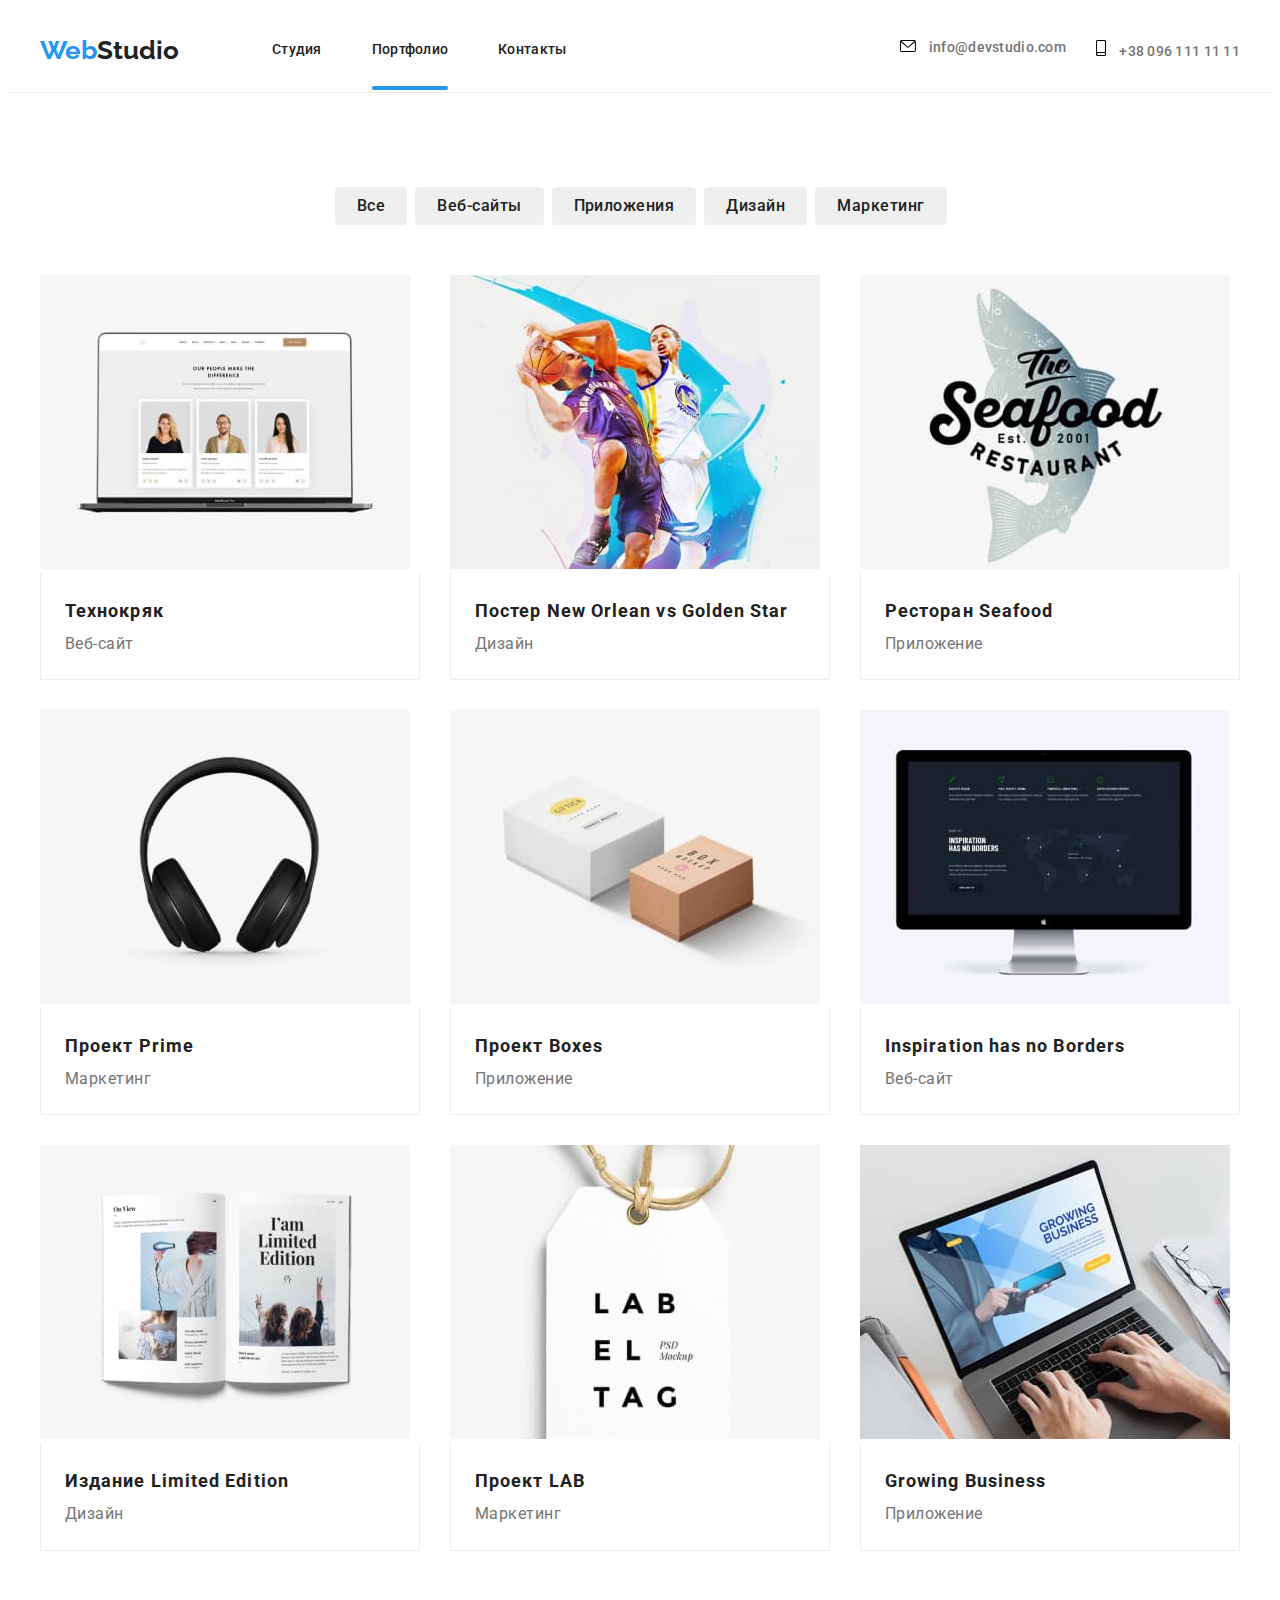
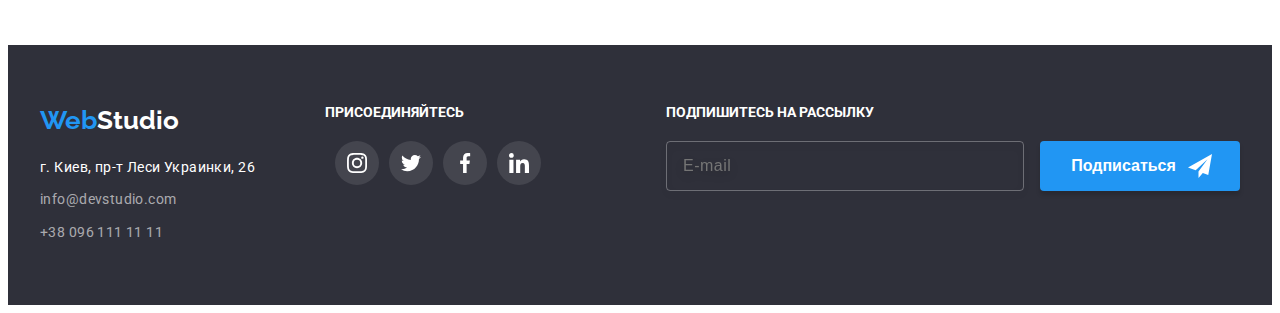
==== portfolio.html @ 3042a8ab "Добавляет файлы" ====
<!DOCTYPE html>
<html lang="en">
<head>
    <meta charset="UTF-8">
    <meta http-equiv="X-UA-Compatible" content="IE=edge">
    <meta name="viewport" content="width=device-width, initial-scale=1.0">
    <title>Portfolio</title>
    <link href="https://fonts.googleapis.com/css2?family=Raleway:wght@700&family=Roboto:wght@400;500;700;900&display=swap" rel="stylesheet">
    <link rel="stylesheet" href="https://cdnjs.cloudflare.com/ajax/libs/modern-normalize/1.1.0/modern-normalize.min.css" integrity="sha512-wpPYUAdjBVSE4KJnH1VR1HeZfpl1ub8YT/NKx4PuQ5NmX2tKuGu6U/JRp5y+Y8XG2tV+wKQpNHVUX03MfMFn9Q==" crossorigin="anonymous" referrerpolicy="no-referrer" />
    <link rel="stylesheet" href="./css/styles.css" />

</head>
<body>

   <!--Шапка-->
<header class="header">
    <div class="container">
     <a href="/" class="logo"><span>Web</span>Studio</a>
     <nav> 
     <ul class="site-nav list">
         <li class="site-nav-item">
             <a href="" class="header-item">Студия</a></li>
         <li class="site-nav-item">
             <a href="./portfolio.html" class="header-item current">Портфолио</a></li>
         <li class="site-nav-item">
             <a href="" class="header-item">Контакты</a>
            </li>
     </ul>
 
    </nav>
 
     <div class="header-contacts">
     <ul class="contacts list">
         <li class="contacts-item">
             <a href="mailto:info@devstudio.com" class="header-item">
             <svg class="icon-mail">
                 <use href="./images/symbol-defsheadopt.svg#icon-envelope"></use>
             </svg>
                 info@devstudio.com</a>
         </li>
         <li class="contacts-item">
             <a href="tel:+380961111111" class="header-item ">
                 <svg class="icon-tel">
                     <use href="./images/symbol-defsheadopt.svg#icon-smartphone"></use>
                 </svg>   
                 +38 096 111 11 11</a>
         </li> 
     </ul>
    </div>
    
     </div>
 </header>

<main>
       
        <!--Проекты-->

<section class="projects">
    <div class="container">
        <h1  class="visually-hidden">Проекты</h1>
     <ul class="button-list list">
         <li class="btn-item"><button type="button" class="projects-btn">Все</button></li> 
         <li class="btn-item"><button type="button" class="projects-btn">Веб-сайты</button></li>
         <li class="btn-item"><button type="button" class="projects-btn">Приложения</button></li>
         <li class="btn-item"><button type="button" class="projects-btn">Дизайн</button></li>
         <li class="btn-item"><button type="button" class="projects-btn">Маркетинг</button></li>

    </ul>

     <ul class="projects-list list">
         
        <li class="projects-items">
            <a href="" class="portfolio-link">
                <div class="submenu">
            <img src="./images/icon4.jpg" alt="Две девушки и мужчина" width="370">
            <p class="submenu-text">Ресурс предлагает комплексные предложения с разным уровнем функционала и сервисов. Все это позволит посетителю получить исчерпывающие сведения о компании или частном лице.</p>
        </div>
            <div class="portfolio">
                    <h2 class="projects-title">Технокряк</h2>
                    <p class="projects-text">Веб-сайт</p> 
            </div>
           </a>
           
              
        </li> 

        <li class="projects-items">
            <a href="" class="portfolio-link">
                <div class="submenu">
            <img src="./images/icon5.jpg" alt="Два парня играют в баскетбол" width="370">
            <p class="submenu-text">Ресурс предлагает комплексные предложения с разным уровнем функционала и сервисов. Все это позволит посетителю получить исчерпывающие сведения о компании или частном лице.</p>
        </div>
            <div class="portfolio">
                <h2 class="projects-title">Постер <span lang="en">New Orlean vs Golden Star</span></h2>
                <p class="projects-text">Дизайн</p>
            </div>
            </a>
        </li>
                
        <li class="projects-items">
            <a href="" class="portfolio-link">
                <div class="submenu">
            <img src="./images/icon6.jpg" alt="Логотип ресторана" width="370">
            <p class="submenu-text">Ресурс предлагает комплексные предложения с разным уровнем функционала и сервисов. Все это позволит посетителю получить исчерпывающие сведения о компании или частном лице.</p>
        </div>
            <div class="portfolio">
                <h2 class="projects-title">Ресторан <span lang="en">Seafood</span></h2>
                <p class="projects-text">Приложение</p>
            </div>
            </a>
        </li>

        <li class="projects-items">
            <a href="" class="portfolio-link">
                <div class="submenu">
            <img src="./images/icon7.jpg" alt="Наушники" width="370">
            <p class="submenu-text">Ресурс предлагает комплексные предложения с разным уровнем функционала и сервисов. Все это позволит посетителю получить исчерпывающие сведения о компании или частном лице.</p>
        </div>
           <div class="portfolio">
                <h2 class="projects-title">Проект <span lang="en">Prime</span></h2>
                 <p class="projects-text">Маркетинг</p>
            </div>
            </a>    
        </li>

        <li class="projects-items"> 
            <a href="" class="portfolio-link">
                <div class="submenu">
            <img src="./images/icon8.jpg" alt="Коробки" width="370">
            <p class="submenu-text">Ресурс предлагает комплексные предложения с разным уровнем функционала и сервисов. Все это позволит посетителю получить исчерпывающие сведения о компании или частном лице.</p>
        </div>
           <div class="portfolio">
                <h2 class="projects-title">Проект <span lang="en">Boxes</span></h2>
                <p class="projects-text">Приложение</p>
            </div>
            </a>
                 
        </li>

         <li  class="projects-items">
            <a href="" class="portfolio-link">
                <div class="submenu">
            <img src="./images/icon9.jpg" alt="Монитор" width="370">
            <p class="submenu-text">Ресурс предлагает комплексные предложения с разным уровнем функционала и сервисов. Все это позволит посетителю получить исчерпывающие сведения о компании или частном лице.</p>
        </div>
           <div class="portfolio">
                <h2 class="projects-title" lang="en">Inspiration has no Borders</h2>
                <p class="projects-text">Веб-сайт</p>
            </div>
            </a>
                 
        </li>

        <li class="projects-items">
            <a href="" class="portfolio-link">
                <div class="submenu">
            <img src="./images/icon10.jpg" alt="Журнал" width="370">
            <p class="submenu-text">Ресурс предлагает комплексные предложения с разным уровнем функционала и сервисов. Все это позволит посетителю получить исчерпывающие сведения о компании или частном лице.</p>
        </div>
               <div class="portfolio">
                 <h2 class="projects-title">Издание <span lang="en">Limited Edition</span></h2>
                <p class="projects-text">Дизайн</p>  
            </div>
            </a>
                 
        </li>

        <li class="projects-items">
            <a href="" class="portfolio-link">
                <div class="submenu">
            <img src="./images/icon11.jpg" alt="Лейбл" width="370">
            <p class="submenu-text">Ресурс предлагает комплексные предложения с разным уровнем функционала и сервисов. Все это позволит посетителю получить исчерпывающие сведения о компании или частном лице.</p>
        </div>
             <div class="portfolio"> 
                <h2 class="projects-title">Проект <span lang="en">LAB</span></h2>
                <p class="projects-text">Маркетинг</p>
            </div>
            </a>
                
        </li>

        <li class="projects-items" 
        > <a href="" class="portfolio-link">
            <div class="submenu">
            <img src="./images/icon12.jpg" alt="Парень печатает на ноутбуке" width="370">
            <p class="submenu-text">Ресурс предлагает комплексные предложения с разным уровнем функционала и сервисов. Все это позволит посетителю получить исчерпывающие сведения о компании или частном лице.</p>
        </div>
            <div class="portfolio">
                <h2 class="projects-title" lang="en">Growing Business</h2>
                <p class="projects-text">Приложение</p>
            </div>
            </a>
                  
        </li>
     </ul>
    </div>
    </section>    

</main>

<!--Футер-->

<footer class="footer">
    <div class="container">

    <div class="address-content">
    <a href="/" class="logo"><span>Web</span>Studio</a>
    <address class="address-text">
      г. Киев, пр-т Леси Украинки, 26
     </address>

     <ul class="address-contacts">
        <li class="address-link">
            <a href="mailto:info@devstudio.com" class="link">info@devstudio.com</a><br>
        </li>
        <li class="address-link">
            <a href="tel:+380961111111" class="link">+38 096 111 11 11</a>
        </li> 
     </ul>
    </div>

    <div class="footer-soc">
            <h3 class="join">Присоединяйтесь</h3>
        <ul class="join-soc-list list">
            <li class="join-soc-item">
                <a href="" class="join-soc-link">
                    <svg class="join-soc-icon" width="20" height="20">
                        <use href="./images/symbol-defs opt.svg#icon-instagram-2"></use>
                    </svg>
                 </a>
            </li>
            <li class="join-soc-item">
                <a href="" class="join-soc-link">
                    <svg class="join-soc-icon"  width="20" height="20">
                        <use href="./images/symbol-defs opt.svg#icon-twitter-1"></use>
                    </svg>
                </a>
            </li>
            <li class="join-soc-item">
                <a href="" class="join-soc-link"><svg class="join-soc-icon" width="20" height="20">
                    <use href="./images/symbol-defs opt.svg#icon-facebook-1"></use>
                </svg>
            </a>
            </li>
            <li class="join-soc-item">
                <a href="" class="join-soc-link"><svg class="join-soc-icon" width="20" height="20">
                    <use href="./images/symbol-defs opt.svg#icon-linkedin-1"></use>
                </svg>
            </a> 
            </li>
        </ul>
    </div>

    <div class="footer-subscribe">
        <h3 class="join">Подпишитесь на рассылку</h3>
        <form>
    <div class="footer-btn">

        <label for="subscribe-mail"></label>
        <input
        type="email"
        class="footer-input"
        name="subscribe-mail"
        id="subscribe-mail"
        placeholder="E-mail" 
        /> 

            <button type="submit" 
            class="subscribe-btn">Подписаться</button>
         
            <svg class="icon-send" width="24" height="24">
                <use href="./images/icon-sendopt.svg#icon-icon-send"></use>
            </svg>
      
    </div>
        </form>
    </div>
    
    </div>
</footer>
  
</body>
</html>
---- css/styles.css ----
:root {
    --primary-text-color: #757575;
    --title-text-color: #212121;
    --accent-color: #2196f3;
    --primary-bg-color: #ffffff;
}
body {
    color: var(--primary-text-color);
    background-color: var(--primary-bg-color); 
    font-family: "Roboto", sans-serif;  
    font-weight: 400;
    letter-spacing: 0,03em;
}

p,
h1, 
h2,
h3,
h4,
h5, 
h6,
ul, 
li {
margin: 0;
padding-left: 0;
}

.img {
    display: block;
}

.list {
    list-style: none;
}

.container {
    width: 1200px;
    padding-left: 15px;
    padding-right: 15px;
    margin: 0 auto;
}
/* Шапка */

.header {
    /* padding-top: 24px;
    padding-bottom: 24px; */
    border-bottom: 1px solid #ECECEC;
}

.header .container {
    display: flex;
    align-items: center;
}

.logo {
    color: var(--title-text-color) ;
    font-family: "Raleway", sans-serif;
    font-weight: 700;
    font-size: 26px;
    line-height: 1.19;
    text-decoration: none;
    margin-right: 93px;
}

.logo span {
    color: var(--accent-color);
}

.site-nav  {
    display: flex;
}

.site-nav .header-item {
    color: var(--title-text-color);
    font-weight: 500;
    font-size: 14px;
    line-height: 1.14;
    letter-spacing: 0.02em;
    text-decoration: none;
}

.site-nav .header-item:hover,
.site-nav .header-item:focus {
   color: var(--accent-color);
}
.site-nav-item{
    margin-right: 50px;
}

.contacts {
    display: flex;
}  

.contacts .header-item {
    color: var(--primary-text-color);
    text-decoration: none;
    font-weight: 500;
    font-size: 14px;
    line-height: 1.14;
    letter-spacing: 0.02em;
}

.contacts .header-item:hover, 
.contacts .header-item:focus {
    color: var(--accent-color); 
}

.current:hover,
.current:focus {
    color: var(--accent-color);
}
.header-contacts {
    margin-left: auto;
}

.header-item:not(:last-child) {
    margin-right: 50px;
}

.header-item {
    display: block;
    position: relative;
    padding-top: 32px;
    padding-bottom: 32px; 
    transition-property: color, background-color, fill;
    transition-duration: 250ms;
    transition-timing-function: cubic-bezier(0.4, 0, 0.2, 1);
}

.header-item:hover,
.header-item:focus {
fill: var(--accent-color);
}

.current:after {
    content:'';
    display: block;
    position: absolute;
    left: 0;
    bottom: 0px;
    width: 100%;
    height: 4px;
    border-radius: 2px;
    background-color: var(--accent-color);
    /* opacity: 0; */
    /* transition: opacity 250ms cubic-bezier(0.4, 0, 0.2, 1); */

}

/* .current:hover::after {
    display: block;
    opacity: 1;
} */

.contacts {
    display: flex;
    margin-left: auto;
}
.contacts-item + .contacts-item {
    margin-left: 30px;
}

.icon-mail {
    width: 16px;
    height: 12px;
    margin-right: 10px;
    color: var(--primary-text-color);
}

.icon-tel {
    width: 10px;
    height: 16px;
    margin-right: 10px;
    color: var(--primary-text-color);
}


    
/* Герой */

.hero {
    padding-top: 200px;
    padding-bottom: 200px;
}

.hero .container {
    display: block; 
} 

.hero-title {
    margin-right: auto;
    margin-left: auto;
}
.hero-btn {
    display: block;
    border-radius: 4px;
    border: none;
    min-width: 200px;
    height: 50px;
    margin-right: auto;
    margin-left: auto;
}

.hero .hero-btn {
    font-family: inherit;
    color: var(--primary-bg-color);
    background-color: var(--accent-color);
    font-weight: 700;
    font-size: 16px;
    line-height: 1.89;
    align-items: center;
    text-align: center;
    letter-spacing: 0.06em;
    cursor: pointer;
}

.hero-title {
    color: var(--primary-bg-color);
    max-width: 700px;
    font-style: normal;
    font-weight: 900;
    font-size: 44px;
    line-height: 1.36;
    text-align: center;
    letter-spacing: 0.06em;
    text-transform: uppercase;
    padding-bottom: 40px;
}
.hero {
    padding-top: 200px;
    padding-bottom: 200px;
    max-width: 1600px;
    height: 600px; margin-left: auto;
    margin: 0 auto;
    background-image:linear-gradient(rgba(47, 48, 58, 0.4), rgba(47, 48, 58, 0.4)), url(../images/Img\ font.jpg);
    background-repeat: no-repeat;
    background-position: center;
    background-size: cover;
}

/* Преимущества */
.benefits {
    padding-top: 94px;
}
.benefits-list {
    display: flex;
}
.benefits-item {
    width: 270px;
}

.benefits-item:not(:last-child){
    margin-right: 30px;
}
.benefits-logo-list {
    display: flex;
    justify-content: center;
}
.benefits-logo-item {
    width: 270px;
    height: 120px;
    border-radius: 4px;
    display:flex;
    justify-content: center;
    align-items: center;
    background-color: #F5F4Fa;
}
.benefits-logo-item:not(:first-child){
    margin-left: 30px;
}
.benefits-title {
    margin-bottom: 10px;
    margin-top: 30px;
    font-weight: 700;
    font-size: 14px;
    line-height: 1.14;
    letter-spacing: 0.03em;
    text-transform: uppercase;
    color: var(--title-text-color);
}

.benefits-text { 
    font-weight: 400;
    font-size: 14px;
    line-height: 1.71;
    letter-spacing: 0.03em;
    color: var(--primary-text-color);
}


/* Услуги */

.service-title,
.team-title, 
.section-title {
    font-weight: 700;
    font-size: 36px;
    line-height: 1.17;
    text-align: center;
    letter-spacing: 0.03em;
    color: var(--title-text-color); 
}
.service-title {
    margin-bottom: 50px;
}
.service {
    padding-top: 94px;
    padding-bottom: 94px;
}

.service-list {
    display: flex;
}
.service-list .list {
    padding-bottom: 94px;
}


.img-item:not(:last-child) {
   margin-right: 30px; 
}
.service-font {
    position: relative;
}

.service-text {
    position: absolute;
    bottom: 0;
    width: 100%;
    min-height: 70px;
    padding-top: 27px;
    padding-right: 82px;
    padding-bottom: 27px;
    padding-left: 82px;
    font-weight: 700;
    font-size: 14px;
    line-height: 1.14;
    text-align: center;
    letter-spacing: 0.03em;
    text-transform: uppercase;
    background: rgba(47, 48, 58, 0.8);
    color: var(--primary-bg-color);
}

/* Team */

.section-team {
    background-color: #F5F4FA;
    padding-top: 94px;
    padding-bottom: 94px;
}

.section-title {
    margin-bottom: 50px;
}

.team-list {
    display: flex;
    list-style: none;
}

.team-item:not(:last-child) {
    margin-right: 30px; 
}

.team-list .title {
    color: var(--title-text-color);
    font-weight: 500;
    font-size: 16px;
    line-height: 1.19;     
}
    
.team-list .text {
    color: var(--primary-text-color);
    font-weight: 400;
    font-size: 16px;
    line-height: 1.19;
    text-align: center;
    margin-bottom: 30px;
}

.title {
    text-align: center;
    padding-bottom: 10px;
}

.team-container {
    padding-top: 30px;
    padding-bottom: 30px;
    background-color: var(--primary-bg-color);
} 

.team-soc-list {
    display: flex;
    justify-content: center;
}
.team-soc-link {
    width: 44px;
    height: 44px;
    border-radius: 50%;
    display:flex;
    justify-content: center;
    align-items: center;
    margin-left: 10px;
    transition-property: background-color;
    transition-duration: 250ms;
    transition-timing-function: cubic-bezier(0.4, 0, 0.2, 1);
}

.team-soc-icon {
    fill:#AFB1B8 ;
}

.team-soc-link:hover, 
.team-soc-link:focus {
    background-color: var(--accent-color);
}

.team-soc-link:hover .team-soc-icon,
.team-soc-link:focus .team-soc-icon {
    fill: #FFFFFF;
}

.shadow{
    box-shadow: 0px 2px 1px 0px rgba(0, 0, 0, 0.2), 0px 1px 1px 0px rgba(0, 0, 0, 0.14), 0px 1px 3px 0px rgba(0, 0, 0, 0.12);
}

/* <!--Постоянные клиенты> */

.clients {
    padding-top: 94px;
    padding-bottom: 94px;
}
.clients-list {
    display: flex;
    margin-left: auto;
    justify-content: center;
}


.clients-title {
    font-weight: 700;
    font-size: 36px;
    line-height: 1.17;
    text-align: center;
    letter-spacing: 0.03em;
    color: var(--title-text-color);
    margin-bottom: 50px; 
}

.clients-item {
    width: 170px;
}

.clients-item:not(:last-child){
    margin-right: 30px;
}

.clients-item {
    display: block;
    content:'';
    height: 92px;
    border-radius: 4px;
    border: 1px solid #AFB1B8;
    background-repeat: no-repeat;
    background-size: contain;
    background-position: center;
    
}  

.clients-link {
    fill:#AFB1B8 ;
    display: flex;
    justify-content: center;
    align-items: center;
    width: 100%;
    height: 100%;
    transition-property: border, fill;
    transition-duration: 250ms;
    transition-timing-function: cubic-bezier(0.4, 0, 0.2, 1);
}


.clients-item:hover,
.clients-item:focus {
    border: 1px solid #2196f3;
}
.clients-link:hover, 
.clients-link:focus {
fill: var(--accent-color);
}

/* Футер */

.footer {
    padding-top: 60px;
    padding-bottom: 60px;
}

.footer .logo {
    color: var(--primary-bg-color);
    margin-bottom: 20px;
}

.logo span{
    color: var(--accent-color);
}

.footer, .hero {
    background-color: #2F303A;
}

.footer .link {
    color: rgba(255, 255, 255, 0.6);
    text-decoration: none;
    font-style: normal;
    font-weight: 400;
    font-size: 14px;
    line-height: 1.71;
    letter-spacing: 0.03em;
    
}

.footer .link{
    transition-property: color;
    transition-duration: 250ms;
    transition-timing-function: cubic-bezier(0.4, 0, 0.2, 1);
}

.footer .link:hover,
.footer .link:focus {
   color: var(--accent-color);
}
.footer .address-text {
    color: var(--primary-bg-color);
    font-style: normal;
    font-weight: 400;
    font-size: 14px;
    line-height: 1.71;
    letter-spacing: 0.03em;
}
.address-text {
    margin-top: 20px; 
}
.address-contacts {
    list-style: none;
}
.address-link {
    margin-top: 9px;
}


.join {
    color: #ffffff;
    font-family: Roboto;
    font-style: bold;
    font-size: 14px;
    line-height: 1.14;
    letter-spacing: 3%;
    text-transform: uppercase;
    margin-bottom: 20px;
}

.footer .container{
    display: flex;  
}
.address-content {
    width:calc(25% - 15px);
}

.footer-soc {
    flex-grow: 1;
}

.join-soc-link {
    width: 44px;
    height: 44px;
    border-radius: 50%;
    display:flex;
    justify-content: center;
    align-items: center;
    margin-left: 10px;
    background-color: rgba(255, 255, 255, 0.1);
    transition-property: background-color, fill;
    transition-duration: 250ms;
    transition-timing-function: cubic-bezier(0.4, 0, 0.2, 1);
}

.join-soc-icon {
    fill:#FFFFFF ;
}
.join-soc-list {
    display:flex;
    align-items: center;  
}


.join-soc-link:hover, 
.join-soc-link:focus {
    background-color: var(--accent-color);
}

.join-soc-link:hover .team-soc-icon{
    fill: #FFFFFF;
}

.footer-subscribe {
    position: relative;
}

.footer-btn {
    position: relative;
}

.footer-input {
    padding: 15px 16px;
    width: 358px;
    height: 50px;
    border: 1px solid rgba(255, 255, 255, 0.3);
    box-sizing: border-box;
    filter: drop-shadow(0px 4px 4px rgba(0, 0, 0, 0.15));
    border-radius: 4px;
    outline: none;
    background-color: transparent;
    font-size: 16px;
    align-items: center;
    letter-spacing: 0.03em;
    color: rgba(255, 255, 255, 0.6);
}

.subscribe-btn {
    margin-left: 12px;
    padding: 10px 62px 10px 29px;
    width: 200px;
    height: 50px;
    font-weight: 700;
    font-size: 16px;
    line-height: 1.9;
    background-color: var(--accent-color);
    color: var(--primary-bg-color);
    box-shadow: 0px 4px 4px rgba(0, 0, 0, 0.15);
    border-radius: 4px;
    border: none;

}


.icon-send {
    position:absolute;
    top: 50%;
    right: 28px;
    transform: translateY(-50%);
    fill: #ffffff;
}


.backdrop {
    position: fixed;
    top: 0;
    left: 0;
    width: 100%;
    height: 100%;
    background: rgba(0, 0, 0, 0.2);
    opacity: 1;
    transition: opacity 250ms cubic-bezier(0.4, 0, 0.2, 1);
   
}

.backdrop.is-hidden {
    opacity: 0;
    pointer-events: none;
}


.backdrop.is-hidden .modal {
    transform: translate(-50%, -50%) scale(0.9);
}

.modal {
    position: absolute;
    padding: 40px;
    top: 50%;
    left: 50%;
    min-height: 581px;
    width: 528px;
    box-shadow: 0px 1px 3px rgba(0, 0, 0, 0.12),
     0px 1px 1px rgba(0, 0, 0, 0.14), 
     0px 2px 1px rgba(0, 0, 0, 0.2);
    border-radius: 4px;
    background-color: var(--primary-bg-color);
    transform: translate(-50%, -50%) scale(1) rotate(0);
    transition: opacity 250ms cubic-bezier(0.4, 0, 0.2, 1);
   
}

.btn-modal-close {
    position: absolute;
    top: 8px;
    right: 8px;
    width: 30px;
    height: 30px;
    border-radius: 50%;
    background-color: #FFFFFF;
    border: 1px solid rgba(0, 0, 0, 0.1);
    box-sizing: border-box;
    transition-property: fill;
    transition-duration: 250ms;
    transition-timing-function: cubic-bezier(0.4, 0, 0.2, 1);
}

.modal-icon:hover {
    fill: var(--accent-color);
}

.modal-title {
    margin-bottom: 12px;
    font-weight: 700;
    font-size: 20px;
    line-height: 1.15;
    text-align: center;
    letter-spacing: 0.03em;
    color: var(--title-text-color);             
}

.modal-input{
    width: 100%;
    height: 40px;
    border: 1px solid rgba(33, 33, 33, 0.2);
    border-radius: 4px;
    padding-left: 42px;
    outline: none;
    transition-property: border-color, fill;
    transition-duration: 250ms;
    transition-timing-function: cubic-bezier(0.4, 0, 0.2, 1);
}

.modal-input:focus {
    border-color: var(--accent-color);
}

.modal-input:focus + .modal-logo {
  fill: var(--accent-color);
}

.modal-field {
    position: relative;
    width: 100%;
    margin-bottom: 10px;
}

.modal-input-wrap {
  position: relative;
}


.modal-logo {
    position: absolute;
    top: 50%;
    left: 15px;
    transform: translateY(-50%);
}


.modal-label {
    display: block;
    margin-bottom: 4px;
    font-size: 12px;
    line-height: 1.17;
    letter-spacing: 0.01em;
    color: var(--primary-text-color);

}

.modal-text {
    width: 100%;
    height: 120px;
    border: 1px solid rgba(33, 33, 33, 0.2);
    border-radius: 4px;
    padding: 12px 16px;
    /* margin-top: 20px; */
    font-size: 14px;
    line-height: 1.14;
    letter-spacing: 0.01em;
    color: rgba(117, 117, 117, 0.5);
    resize: none;
}

.modal-check {
    margin: 20px auto 30px auto;
    width: 400px;
    height: 24px;
    font-size: 14px;
    line-height: 1.71;
    letter-spacing: 0.03em;
    color: var(--primary-text-color);
}

.check-text {
    margin-top: 0;
    font-size: 14px;
    line-height: 1.71;
    letter-spacing: 0.03em;
    align-items: center;
    color: var(--primary-text-color);
    display: flex;
}

.check-text::before {
    content: '';
    width: 16px;
    height: 15px;
    border: 2px solid #000000;
    box-shadow: 0px 1px 3px rgba(0, 0, 0, 0.12), 
    0px 1px 1px rgba(0, 0, 0, 0.14), 0px 2px 1px rgba(0, 0, 0, 0.2);
    border-radius: 4px;
    margin-right: 8px;

}

.modal-check:checked + .check-text::before {
    background-color: var(--accent-color);
    border: none;
    background-image: url(../images/Vectormodal.svg);
    background-repeat: no-repeat;
    background-position: center;
}

.modal-link {
    color: var(--accent-color);
}

.submit-btn {
    display: block;
    width: 200px;
    height: 50px;
    margin-top: 30px;
    margin-right: auto;
    margin-left: auto;
    padding: 10px auto 10px auto;
    border: none;
    font-weight: 700;
    font-size: 16px;
    line-height: 1.9;
    letter-spacing: 0.06em;
    color: var(--primary-bg-color);
    background-color: var(--accent-color);
    box-shadow: 0px 4px 4px rgba(0, 0, 0, 0.15);
    border-radius: 4px;
    transition-property: background-color;
    transition-duration: 250ms;
    transition-timing-function: cubic-bezier(0.4, 0, 0.2, 1);
}


.submit-btn:hover,
.submit-focus {
    background-color: #188CE8;;
}

/* Portfolio styles */

.visually-hidden {
    position: absolute;
    white-space: nowrap;
    width: 1px;
    height: 1px;
    overflow: hidden;
    border: 0;
    padding: 0;
    clip: rect(0 0 0 0);
    clip-path: inset(50%);
    margin: -1px;
}

.projects {
    padding-top: 94px;
    padding-bottom: 94px;
}

.button-list {
    display: flex; 
    flex-wrap: nowrap;
    margin-right: auto;
    margin-left: auto;
    margin-bottom: 50px;
} 

.projects-btn {
    padding: 6px 22px 6px 22px;
    border-radius: 4px;
    border: none;
    font-family: inherit;
    font-weight: 500;
    font-size: 16px;
    line-height: 1.62;
    text-align: center;
    letter-spacing: 0.03em;
    color: var(--title-text-color);
    white-space: nowrap;
    transition-property: color, background-color;
    transition-duration: 250ms;
    transition-timing-function: cubic-bezier(0.4, 0, 0.2, 1);
    }

.btn-item:first-child {
    margin-left: auto;
    margin-right: 8px;
    max-width: 73px;
}
.btn-item:ntn-child(2){
    max-width: 128px;
}

.btn-item:ntn-child(3){
    max-width: 145px;
}

.btn-item:ntn-child(4) {
   max-width: 103px;
}

.btn-item:last-child {
    margin-right: auto;
    max-width: 130px;

}
.projects-btn:hover,
.projects-btn:focus {
    color: var(--primary-bg-color);
    background-color: var(--accent-color);
}

.btn-item:not(:last-child) {
    margin-right: 8px;
}

.projects-btn {
    flex-basis: calc((100% - 50px) / 5);
} 
.btn-item{
    transition-property: box-shadow;
    transition-duration: 250ms;
    transition-timing-function: cubic-bezier(0.4, 0, 0.2, 1);
}

.btn-item:hover,
.btn-item:focus {
    box-shadow: 0px 2px 2px 0px rgba(0, 0, 0, 0.12),
    0px 1px 2px 0px rgba(0, 0, 0, 0.1);

}

.portfolio {
    padding: 20px 24px 20px 24px;
    border-right: 1px solid #EEEEEE; 
    border-bottom: 1px solid #EEEEEE;
    border-left: 1px solid #EEEEEE; 
}

.portfolio-link {
    display: block;
    text-decoration: none;
    transition-property: box-shadow;
    transition-duration: 250ms;
    transition-timing-function: cubic-bezier(0.4, 0, 0.2, 1);
}

.portfolio-link:hover,
.portfolio-link:focus {
    box-shadow: 1px 4px 6px 0px rgba(0, 0, 0, 0.16), 0px 4px 4px 0px rgba(0, 0, 0, 0.06);
}

.container .projects-title {
    font-weight: 700;
    font-size: 18px;
    line-height: 2;
    letter-spacing: 0.06em;
    color: var(--title-text-color);
}

.container .projects-text {
    font-weight: 400;
    font-size: 16px;
    line-height: 1.89;
    letter-spacing: 0.03em;
    color: var(--primary-text-color);
}


.projects-list  {
    display: flex;
    flex-wrap: wrap;
    margin-left: -30px;
    margin-bottom: -30px;
}

.projects-items {
    flex-basis: calc((100% - 90px) / 3);
    margin-left: 30px;
    margin-bottom: 30px;
}

.projects-items:hover .submenu-text {
    transform: translateY(0%);
}
.submenu {
    position: relative;
    overflow: hidden;

}

.submenu-text {
    position: absolute;
    top: 0;
    width: 100%;
    height: 100%;
    padding-top: 63px;
    padding-right: 24px;
    padding-bottom: 63px;
    padding-left: 24px;
    font-weight: 400;
    font-size: 18px;
    line-height: 1.6;
    letter-spacing: 0.03em;
    background-color:rgba(33, 150, 243, 0.9);
    color: var(--primary-bg-color);
    transform: translateY(100%);
    transition: transform 250ms cubic-bezier(0.4, 0, 0.2, 1);
}
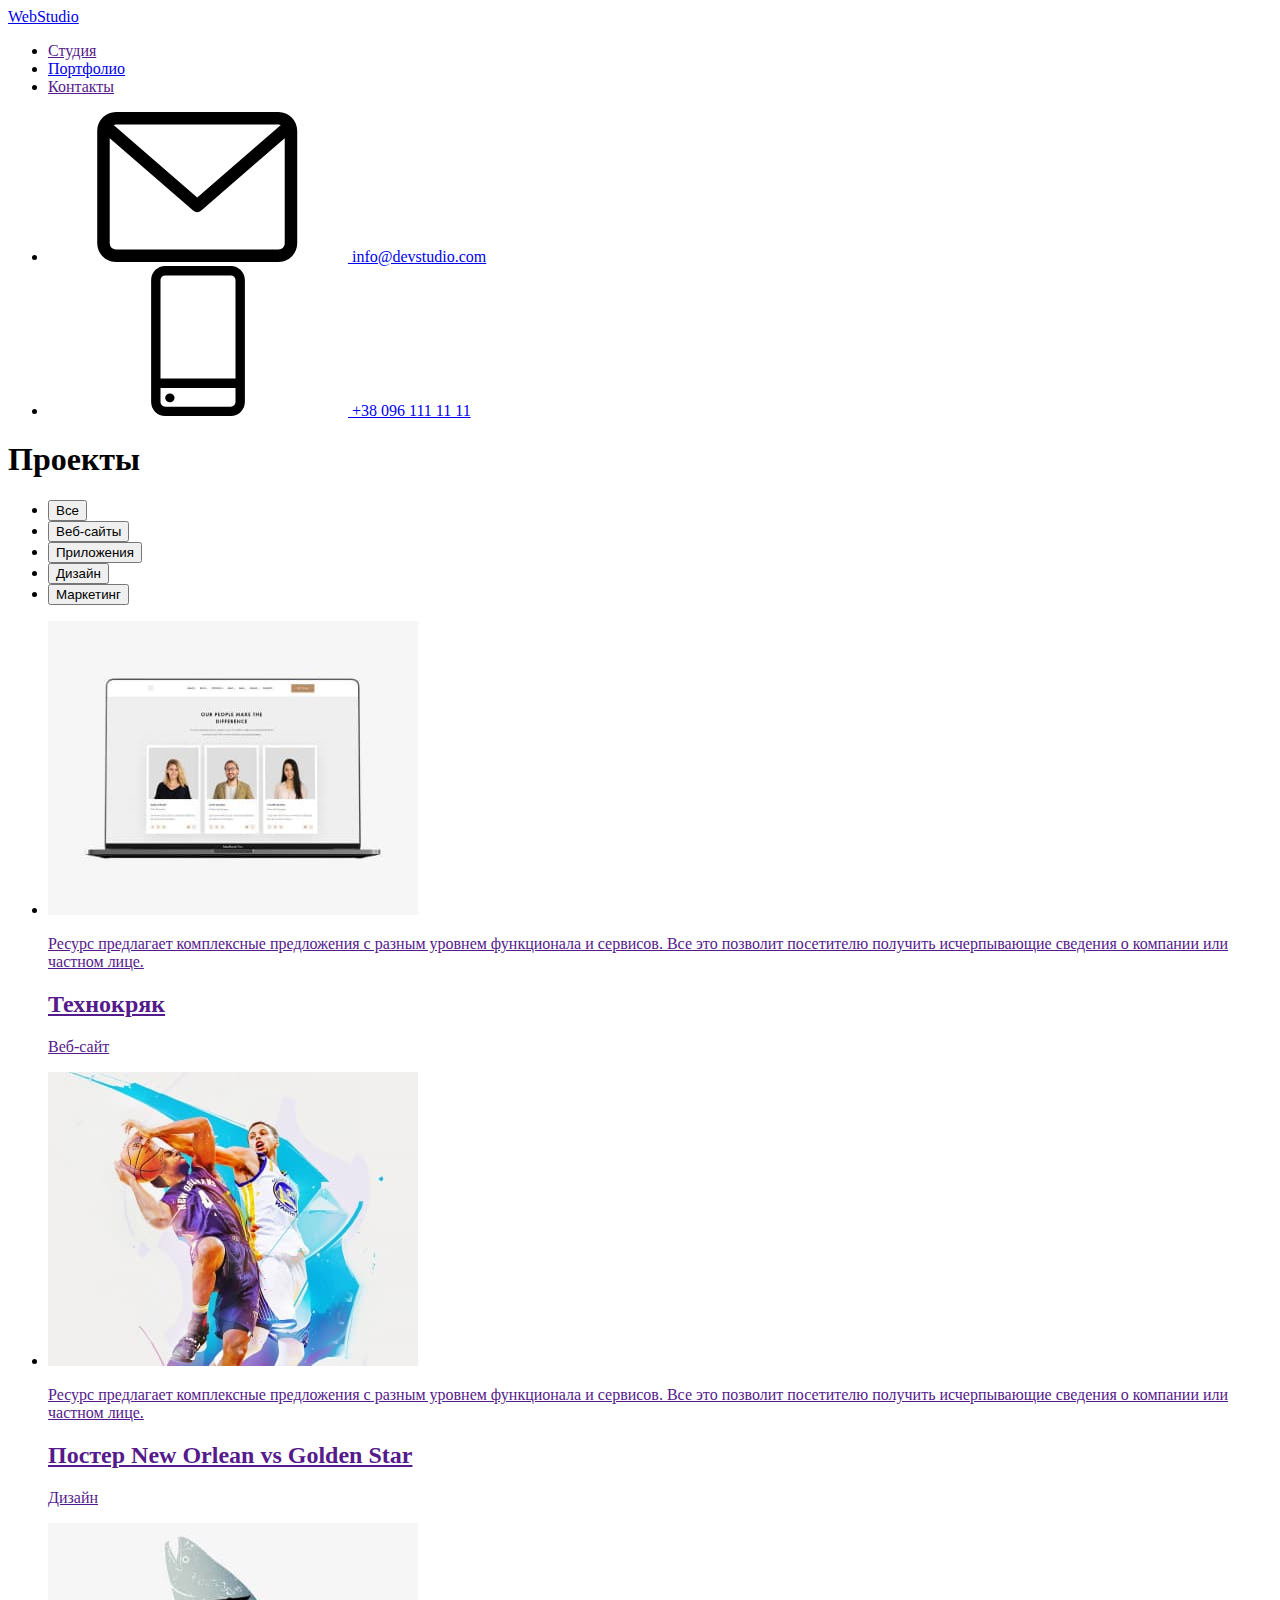
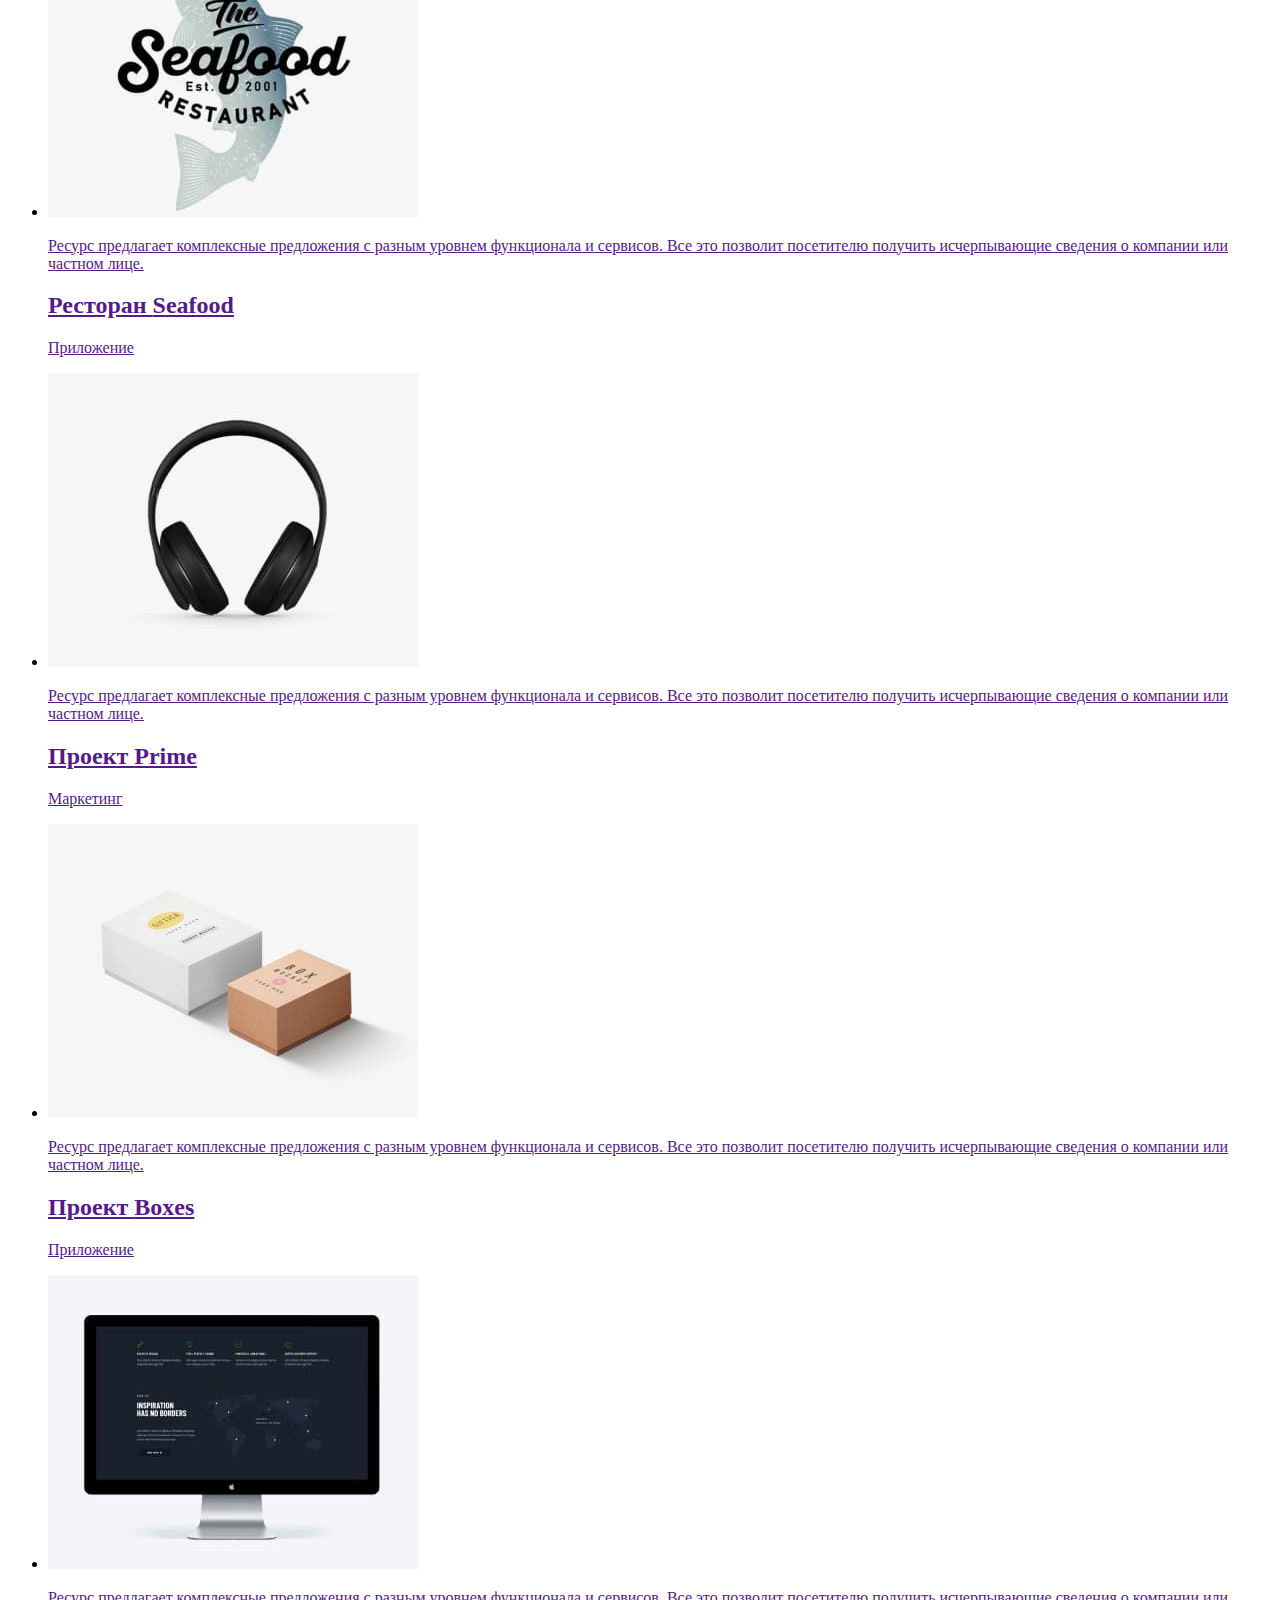
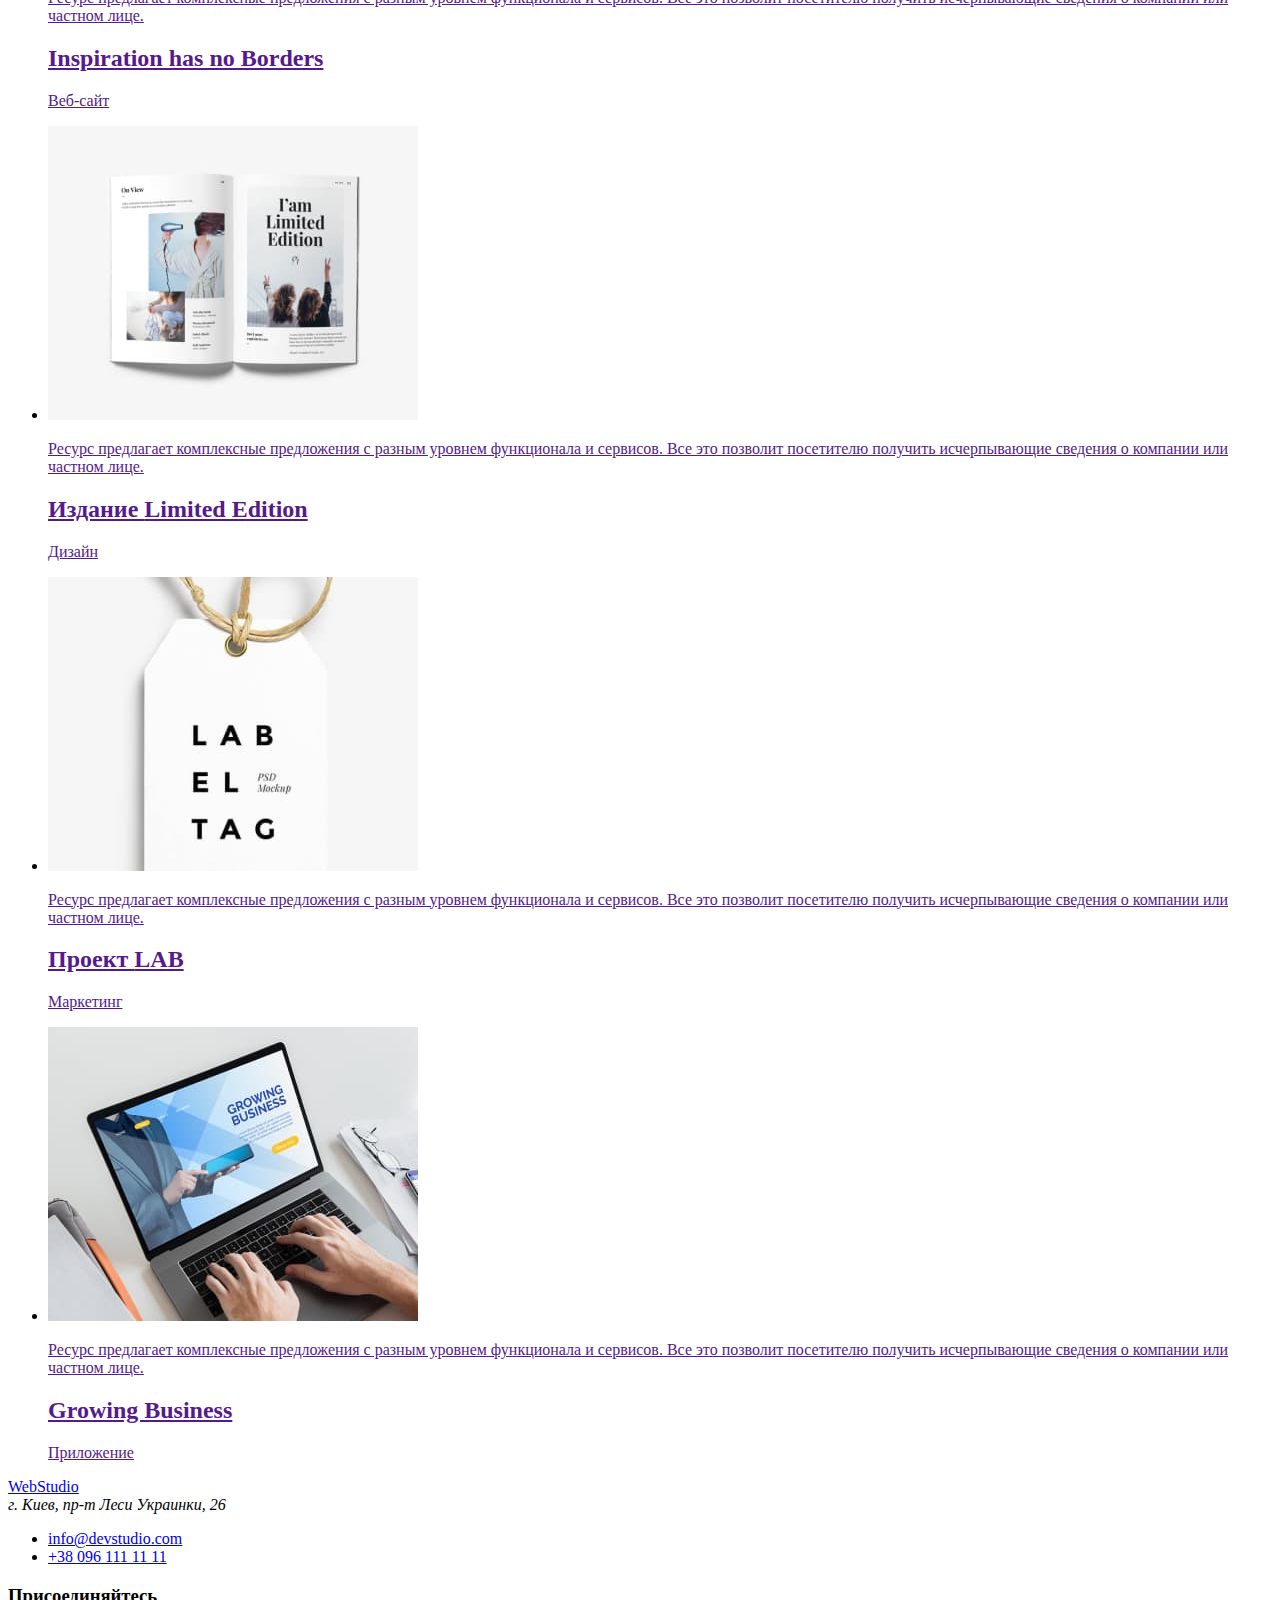
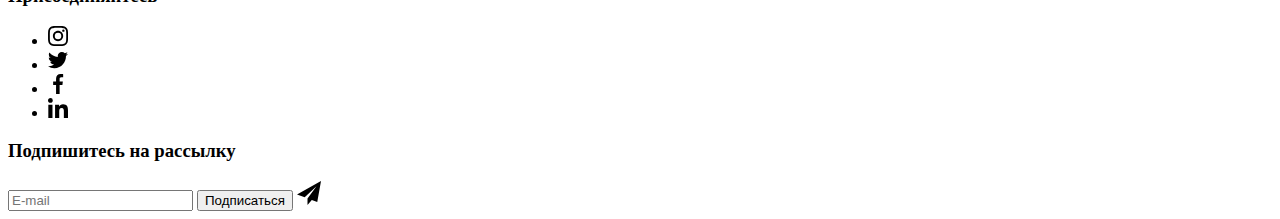
==== commit 02b26545: "main.scss" ====
--- a/portfolio.html
+++ b/portfolio.html
@@ -12,35 +12,36 @@
 </head>
 <body>
 
-   <!--Шапка-->
+ <!--Шапка-->
 <header class="header">
+
     <div class="container">
-     <a href="/" class="logo"><span>Web</span>Studio</a>
-     <nav> 
+     <a href="/" class="logo header__logo"><span>Web</span>Studio</a>
+     
+     <nav class="navigation"> 
      <ul class="site-nav list">
-         <li class="site-nav-item">
-             <a href="" class="header-item">Студия</a></li>
-         <li class="site-nav-item">
-             <a href="./portfolio.html" class="header-item current">Портфолио</a></li>
-         <li class="site-nav-item">
-             <a href="" class="header-item">Контакты</a>
-            </li>
-     </ul>
- 
+         <li class="site-nav__item">
+             <a href="" class="site-nave__link ">Студия</a></li>
+         <li class="site-nav__item">
+             <a href="./portfolio.html" class="site-nave__link current">Портфолио</a></li>
+         <li class="site-nav__item">
+             <a href="" class="site-nave__link">Контакты</a>
+            </li>
+     </ul>
     </nav>
  
-     <div class="header-contacts">
-     <ul class="contacts list">
-         <li class="contacts-item">
-             <a href="mailto:info@devstudio.com" class="header-item">
-             <svg class="icon-mail">
+     <div class="contacts header__contacts">
+     <ul class="site-contacts list">
+         <li class="site-contacts__item">
+             <a href="mailto:info@devstudio.com" class="site-contacts__link">
+             <svg class="site-contacts__mail">
                  <use href="./images/symbol-defsheadopt.svg#icon-envelope"></use>
              </svg>
                  info@devstudio.com</a>
          </li>
-         <li class="contacts-item">
-             <a href="tel:+380961111111" class="header-item ">
-                 <svg class="icon-tel">
+         <li class="site-contacts__item">
+             <a href="tel:+380961111111" class="site-contacts__link">
+                 <svg class="site-contacts__tel">
                      <use href="./images/symbol-defsheadopt.svg#icon-smartphone"></use>
                  </svg>   
                  +38 096 111 11 11</a>
@@ -51,8 +52,8 @@
      </div>
  </header>
 
-<main>
-       
+  <main>
+
         <!--Проекты-->
 
 <section class="projects">
@@ -200,50 +201,52 @@
 
 <!--Футер-->
 
-<footer class="footer">
+<footer class="footer footer--font">
     <div class="container">
 
     <div class="address-content">
-    <a href="/" class="logo"><span>Web</span>Studio</a>
-    <address class="address-text">
+    <a href="/" class="logo address-content__logo"><span>Web</span>Studio</a>
+    <address class="address-content__text">
       г. Киев, пр-т Леси Украинки, 26
      </address>
 
-     <ul class="address-contacts">
-        <li class="address-link">
-            <a href="mailto:info@devstudio.com" class="link">info@devstudio.com</a><br>
-        </li>
-        <li class="address-link">
-            <a href="tel:+380961111111" class="link">+38 096 111 11 11</a>
+     <ul class="address-content__contacts list">
+        <li class="address-content__item">
+            <a href="mailto:info@devstudio.com" class="address-content__link">info@devstudio.com</a><br>
+        </li>
+        <li class="address-content__item">
+            <a href="tel:+380961111111" class="address-content__link">+38 096 111 11 11</a>
         </li> 
      </ul>
     </div>
 
-    <div class="footer-soc">
-            <h3 class="join">Присоединяйтесь</h3>
-        <ul class="join-soc-list list">
-            <li class="join-soc-item">
-                <a href="" class="join-soc-link">
-                    <svg class="join-soc-icon" width="20" height="20">
+    <div class="soc">
+            <h3 class="soc__join">Присоединяйтесь</h3>
+        <ul class="soc__list list">
+            <li class="soc__item">
+                <a href="" class="soc__link">
+                    <svg class="soc__icon" width="20" height="20">
                         <use href="./images/symbol-defs opt.svg#icon-instagram-2"></use>
                     </svg>
                  </a>
             </li>
-            <li class="join-soc-item">
-                <a href="" class="join-soc-link">
-                    <svg class="join-soc-icon"  width="20" height="20">
+            <li class="soc__item">
+                <a href="" class="soc__link">
+                    <svg class="soc__icon"  width="20" height="20">
                         <use href="./images/symbol-defs opt.svg#icon-twitter-1"></use>
                     </svg>
                 </a>
             </li>
-            <li class="join-soc-item">
-                <a href="" class="join-soc-link"><svg class="join-soc-icon" width="20" height="20">
+            <li class="soc__item">
+                <a href="" class="soc__link">
+                    <svg class="soc__icon" width="20" height="20">
                     <use href="./images/symbol-defs opt.svg#icon-facebook-1"></use>
                 </svg>
             </a>
             </li>
-            <li class="join-soc-item">
-                <a href="" class="join-soc-link"><svg class="join-soc-icon" width="20" height="20">
+            <li class="soc__item">
+                <a href="" class="soc__link">
+                    <svg class="soc__icon" width="20" height="20">
                     <use href="./images/symbol-defs opt.svg#icon-linkedin-1"></use>
                 </svg>
             </a> 
@@ -251,24 +254,24 @@
         </ul>
     </div>
 
-    <div class="footer-subscribe">
-        <h3 class="join">Подпишитесь на рассылку</h3>
+    <div class="subscribe subscribe__post">
+        <h3 class="subscribe__join">Подпишитесь на рассылку</h3>
         <form>
-    <div class="footer-btn">
+    <div class="footer-btn__btn">
 
         <label for="subscribe-mail"></label>
         <input
         type="email"
-        class="footer-input"
+        class="footer-btn__input"
         name="subscribe-mail"
         id="subscribe-mail"
         placeholder="E-mail" 
         /> 
 
             <button type="submit" 
-            class="subscribe-btn">Подписаться</button>
+            class="footer-btn__sign">Подписаться</button>
          
-            <svg class="icon-send" width="24" height="24">
+            <svg class="footer-btn__icon-send" width="24" height="24">
                 <use href="./images/icon-sendopt.svg#icon-icon-send"></use>
             </svg>
       
@@ -278,6 +281,7 @@
     
     </div>
 </footer>
+
   
 </body>
 </html>
--- a/css/styles.css
+++ b/css/styles.css
@@ -1,1030 +1,31 @@
-:root {
-    --primary-text-color: #757575;
-    --title-text-color: #212121;
-    --accent-color: #2196f3;
-    --primary-bg-color: #ffffff;
-}
-body {
-    color: var(--primary-text-color);
-    background-color: var(--primary-bg-color); 
-    font-family: "Roboto", sans-serif;  
-    font-weight: 400;
-    letter-spacing: 0,03em;
-}
 
-p,
-h1, 
-h2,
-h3,
-h4,
-h5, 
-h6,
-ul, 
-li {
-margin: 0;
-padding-left: 0;
-}
 
-.img {
-    display: block;
-}
-
-.list {
-    list-style: none;
-}
-
-.container {
-    width: 1200px;
-    padding-left: 15px;
-    padding-right: 15px;
-    margin: 0 auto;
-}
 /* Шапка */
 
-.header {
-    /* padding-top: 24px;
-    padding-bottom: 24px; */
-    border-bottom: 1px solid #ECECEC;
-}
 
-.header .container {
-    display: flex;
-    align-items: center;
-}
-
-.logo {
-    color: var(--title-text-color) ;
-    font-family: "Raleway", sans-serif;
-    font-weight: 700;
-    font-size: 26px;
-    line-height: 1.19;
-    text-decoration: none;
-    margin-right: 93px;
-}
-
-.logo span {
-    color: var(--accent-color);
-}
-
-.site-nav  {
-    display: flex;
-}
-
-.site-nav .header-item {
-    color: var(--title-text-color);
-    font-weight: 500;
-    font-size: 14px;
-    line-height: 1.14;
-    letter-spacing: 0.02em;
-    text-decoration: none;
-}
-
-.site-nav .header-item:hover,
-.site-nav .header-item:focus {
-   color: var(--accent-color);
-}
-.site-nav-item{
-    margin-right: 50px;
-}
-
-.contacts {
-    display: flex;
-}  
-
-.contacts .header-item {
-    color: var(--primary-text-color);
-    text-decoration: none;
-    font-weight: 500;
-    font-size: 14px;
-    line-height: 1.14;
-    letter-spacing: 0.02em;
-}
-
-.contacts .header-item:hover, 
-.contacts .header-item:focus {
-    color: var(--accent-color); 
-}
-
-.current:hover,
-.current:focus {
-    color: var(--accent-color);
-}
-.header-contacts {
-    margin-left: auto;
-}
-
-.header-item:not(:last-child) {
-    margin-right: 50px;
-}
-
-.header-item {
-    display: block;
-    position: relative;
-    padding-top: 32px;
-    padding-bottom: 32px; 
-    transition-property: color, background-color, fill;
-    transition-duration: 250ms;
-    transition-timing-function: cubic-bezier(0.4, 0, 0.2, 1);
-}
-
-.header-item:hover,
-.header-item:focus {
-fill: var(--accent-color);
-}
-
-.current:after {
-    content:'';
-    display: block;
-    position: absolute;
-    left: 0;
-    bottom: 0px;
-    width: 100%;
-    height: 4px;
-    border-radius: 2px;
-    background-color: var(--accent-color);
-    /* opacity: 0; */
-    /* transition: opacity 250ms cubic-bezier(0.4, 0, 0.2, 1); */
-
-}
-
-/* .current:hover::after {
-    display: block;
-    opacity: 1;
-} */
-
-.contacts {
-    display: flex;
-    margin-left: auto;
-}
-.contacts-item + .contacts-item {
-    margin-left: 30px;
-}
-
-.icon-mail {
-    width: 16px;
-    height: 12px;
-    margin-right: 10px;
-    color: var(--primary-text-color);
-}
-
-.icon-tel {
-    width: 10px;
-    height: 16px;
-    margin-right: 10px;
-    color: var(--primary-text-color);
-}
+/* Герой */
 
 
-    
-/* Герой */
-
-.hero {
-    padding-top: 200px;
-    padding-bottom: 200px;
-}
-
-.hero .container {
-    display: block; 
-} 
-
-.hero-title {
-    margin-right: auto;
-    margin-left: auto;
-}
-.hero-btn {
-    display: block;
-    border-radius: 4px;
-    border: none;
-    min-width: 200px;
-    height: 50px;
-    margin-right: auto;
-    margin-left: auto;
-}
-
-.hero .hero-btn {
-    font-family: inherit;
-    color: var(--primary-bg-color);
-    background-color: var(--accent-color);
-    font-weight: 700;
-    font-size: 16px;
-    line-height: 1.89;
-    align-items: center;
-    text-align: center;
-    letter-spacing: 0.06em;
-    cursor: pointer;
-}
-
-.hero-title {
-    color: var(--primary-bg-color);
-    max-width: 700px;
-    font-style: normal;
-    font-weight: 900;
-    font-size: 44px;
-    line-height: 1.36;
-    text-align: center;
-    letter-spacing: 0.06em;
-    text-transform: uppercase;
-    padding-bottom: 40px;
-}
-.hero {
-    padding-top: 200px;
-    padding-bottom: 200px;
-    max-width: 1600px;
-    height: 600px; margin-left: auto;
-    margin: 0 auto;
-    background-image:linear-gradient(rgba(47, 48, 58, 0.4), rgba(47, 48, 58, 0.4)), url(../images/Img\ font.jpg);
-    background-repeat: no-repeat;
-    background-position: center;
-    background-size: cover;
-}
-
 /* Преимущества */
-.benefits {
-    padding-top: 94px;
-}
-.benefits-list {
-    display: flex;
-}
-.benefits-item {
-    width: 270px;
-}
-
-.benefits-item:not(:last-child){
-    margin-right: 30px;
-}
-.benefits-logo-list {
-    display: flex;
-    justify-content: center;
-}
-.benefits-logo-item {
-    width: 270px;
-    height: 120px;
-    border-radius: 4px;
-    display:flex;
-    justify-content: center;
-    align-items: center;
-    background-color: #F5F4Fa;
-}
-.benefits-logo-item:not(:first-child){
-    margin-left: 30px;
-}
-.benefits-title {
-    margin-bottom: 10px;
-    margin-top: 30px;
-    font-weight: 700;
-    font-size: 14px;
-    line-height: 1.14;
-    letter-spacing: 0.03em;
-    text-transform: uppercase;
-    color: var(--title-text-color);
-}
-
-.benefits-text { 
-    font-weight: 400;
-    font-size: 14px;
-    line-height: 1.71;
-    letter-spacing: 0.03em;
-    color: var(--primary-text-color);
-}
-
 
 /* Услуги */
 
-.service-title,
-.team-title, 
-.section-title {
-    font-weight: 700;
-    font-size: 36px;
-    line-height: 1.17;
-    text-align: center;
-    letter-spacing: 0.03em;
-    color: var(--title-text-color); 
-}
-.service-title {
-    margin-bottom: 50px;
-}
-.service {
-    padding-top: 94px;
-    padding-bottom: 94px;
-}
 
-.service-list {
-    display: flex;
-}
-.service-list .list {
-    padding-bottom: 94px;
-}
-
-
-.img-item:not(:last-child) {
-   margin-right: 30px; 
-}
-.service-font {
-    position: relative;
-}
-
-.service-text {
-    position: absolute;
-    bottom: 0;
-    width: 100%;
-    min-height: 70px;
-    padding-top: 27px;
-    padding-right: 82px;
-    padding-bottom: 27px;
-    padding-left: 82px;
-    font-weight: 700;
-    font-size: 14px;
-    line-height: 1.14;
-    text-align: center;
-    letter-spacing: 0.03em;
-    text-transform: uppercase;
-    background: rgba(47, 48, 58, 0.8);
-    color: var(--primary-bg-color);
-}
 
 /* Team */
 
-.section-team {
-    background-color: #F5F4FA;
-    padding-top: 94px;
-    padding-bottom: 94px;
-}
-
-.section-title {
-    margin-bottom: 50px;
-}
-
-.team-list {
-    display: flex;
-    list-style: none;
-}
-
-.team-item:not(:last-child) {
-    margin-right: 30px; 
-}
-
-.team-list .title {
-    color: var(--title-text-color);
-    font-weight: 500;
-    font-size: 16px;
-    line-height: 1.19;     
-}
-    
-.team-list .text {
-    color: var(--primary-text-color);
-    font-weight: 400;
-    font-size: 16px;
-    line-height: 1.19;
-    text-align: center;
-    margin-bottom: 30px;
-}
-
-.title {
-    text-align: center;
-    padding-bottom: 10px;
-}
-
-.team-container {
-    padding-top: 30px;
-    padding-bottom: 30px;
-    background-color: var(--primary-bg-color);
-} 
-
-.team-soc-list {
-    display: flex;
-    justify-content: center;
-}
-.team-soc-link {
-    width: 44px;
-    height: 44px;
-    border-radius: 50%;
-    display:flex;
-    justify-content: center;
-    align-items: center;
-    margin-left: 10px;
-    transition-property: background-color;
-    transition-duration: 250ms;
-    transition-timing-function: cubic-bezier(0.4, 0, 0.2, 1);
-}
-
-.team-soc-icon {
-    fill:#AFB1B8 ;
-}
-
-.team-soc-link:hover, 
-.team-soc-link:focus {
-    background-color: var(--accent-color);
-}
-
-.team-soc-link:hover .team-soc-icon,
-.team-soc-link:focus .team-soc-icon {
-    fill: #FFFFFF;
-}
-
-.shadow{
-    box-shadow: 0px 2px 1px 0px rgba(0, 0, 0, 0.2), 0px 1px 1px 0px rgba(0, 0, 0, 0.14), 0px 1px 3px 0px rgba(0, 0, 0, 0.12);
-}
 
 /* <!--Постоянные клиенты> */
 
-.clients {
-    padding-top: 94px;
-    padding-bottom: 94px;
-}
-.clients-list {
-    display: flex;
-    margin-left: auto;
-    justify-content: center;
-}
-
-
-.clients-title {
-    font-weight: 700;
-    font-size: 36px;
-    line-height: 1.17;
-    text-align: center;
-    letter-spacing: 0.03em;
-    color: var(--title-text-color);
-    margin-bottom: 50px; 
-}
-
-.clients-item {
-    width: 170px;
-}
-
-.clients-item:not(:last-child){
-    margin-right: 30px;
-}
-
-.clients-item {
-    display: block;
-    content:'';
-    height: 92px;
-    border-radius: 4px;
-    border: 1px solid #AFB1B8;
-    background-repeat: no-repeat;
-    background-size: contain;
-    background-position: center;
-    
-}  
-
-.clients-link {
-    fill:#AFB1B8 ;
-    display: flex;
-    justify-content: center;
-    align-items: center;
-    width: 100%;
-    height: 100%;
-    transition-property: border, fill;
-    transition-duration: 250ms;
-    transition-timing-function: cubic-bezier(0.4, 0, 0.2, 1);
-}
-
-
-.clients-item:hover,
-.clients-item:focus {
-    border: 1px solid #2196f3;
-}
-.clients-link:hover, 
-.clients-link:focus {
-fill: var(--accent-color);
-}
 
 /* Футер */
 
-.footer {
-    padding-top: 60px;
-    padding-bottom: 60px;
-}
-
-.footer .logo {
-    color: var(--primary-bg-color);
-    margin-bottom: 20px;
-}
-
-.logo span{
-    color: var(--accent-color);
-}
-
-.footer, .hero {
-    background-color: #2F303A;
-}
-
-.footer .link {
-    color: rgba(255, 255, 255, 0.6);
-    text-decoration: none;
-    font-style: normal;
-    font-weight: 400;
-    font-size: 14px;
-    line-height: 1.71;
-    letter-spacing: 0.03em;
-    
-}
-
-.footer .link{
-    transition-property: color;
-    transition-duration: 250ms;
-    transition-timing-function: cubic-bezier(0.4, 0, 0.2, 1);
-}
-
-.footer .link:hover,
-.footer .link:focus {
-   color: var(--accent-color);
-}
-.footer .address-text {
-    color: var(--primary-bg-color);
-    font-style: normal;
-    font-weight: 400;
-    font-size: 14px;
-    line-height: 1.71;
-    letter-spacing: 0.03em;
-}
-.address-text {
-    margin-top: 20px; 
-}
-.address-contacts {
-    list-style: none;
-}
-.address-link {
-    margin-top: 9px;
-}
 
 
-.join {
-    color: #ffffff;
-    font-family: Roboto;
-    font-style: bold;
-    font-size: 14px;
-    line-height: 1.14;
-    letter-spacing: 3%;
-    text-transform: uppercase;
-    margin-bottom: 20px;
-}
-
-.footer .container{
-    display: flex;  
-}
-.address-content {
-    width:calc(25% - 15px);
-}
-
-.footer-soc {
-    flex-grow: 1;
-}
-
-.join-soc-link {
-    width: 44px;
-    height: 44px;
-    border-radius: 50%;
-    display:flex;
-    justify-content: center;
-    align-items: center;
-    margin-left: 10px;
-    background-color: rgba(255, 255, 255, 0.1);
-    transition-property: background-color, fill;
-    transition-duration: 250ms;
-    transition-timing-function: cubic-bezier(0.4, 0, 0.2, 1);
-}
-
-.join-soc-icon {
-    fill:#FFFFFF ;
-}
-.join-soc-list {
-    display:flex;
-    align-items: center;  
-}
 
 
-.join-soc-link:hover, 
-.join-soc-link:focus {
-    background-color: var(--accent-color);
-}
+/* Модальное окно */
 
-.join-soc-link:hover .team-soc-icon{
-    fill: #FFFFFF;
-}
-
-.footer-subscribe {
-    position: relative;
-}
-
-.footer-btn {
-    position: relative;
-}
-
-.footer-input {
-    padding: 15px 16px;
-    width: 358px;
-    height: 50px;
-    border: 1px solid rgba(255, 255, 255, 0.3);
-    box-sizing: border-box;
-    filter: drop-shadow(0px 4px 4px rgba(0, 0, 0, 0.15));
-    border-radius: 4px;
-    outline: none;
-    background-color: transparent;
-    font-size: 16px;
-    align-items: center;
-    letter-spacing: 0.03em;
-    color: rgba(255, 255, 255, 0.6);
-}
-
-.subscribe-btn {
-    margin-left: 12px;
-    padding: 10px 62px 10px 29px;
-    width: 200px;
-    height: 50px;
-    font-weight: 700;
-    font-size: 16px;
-    line-height: 1.9;
-    background-color: var(--accent-color);
-    color: var(--primary-bg-color);
-    box-shadow: 0px 4px 4px rgba(0, 0, 0, 0.15);
-    border-radius: 4px;
-    border: none;
-
-}
-
-
-.icon-send {
-    position:absolute;
-    top: 50%;
-    right: 28px;
-    transform: translateY(-50%);
-    fill: #ffffff;
-}
-
-
-.backdrop {
-    position: fixed;
-    top: 0;
-    left: 0;
-    width: 100%;
-    height: 100%;
-    background: rgba(0, 0, 0, 0.2);
-    opacity: 1;
-    transition: opacity 250ms cubic-bezier(0.4, 0, 0.2, 1);
-   
-}
-
-.backdrop.is-hidden {
-    opacity: 0;
-    pointer-events: none;
-}
-
-
-.backdrop.is-hidden .modal {
-    transform: translate(-50%, -50%) scale(0.9);
-}
-
-.modal {
-    position: absolute;
-    padding: 40px;
-    top: 50%;
-    left: 50%;
-    min-height: 581px;
-    width: 528px;
-    box-shadow: 0px 1px 3px rgba(0, 0, 0, 0.12),
-     0px 1px 1px rgba(0, 0, 0, 0.14), 
-     0px 2px 1px rgba(0, 0, 0, 0.2);
-    border-radius: 4px;
-    background-color: var(--primary-bg-color);
-    transform: translate(-50%, -50%) scale(1) rotate(0);
-    transition: opacity 250ms cubic-bezier(0.4, 0, 0.2, 1);
-   
-}
-
-.btn-modal-close {
-    position: absolute;
-    top: 8px;
-    right: 8px;
-    width: 30px;
-    height: 30px;
-    border-radius: 50%;
-    background-color: #FFFFFF;
-    border: 1px solid rgba(0, 0, 0, 0.1);
-    box-sizing: border-box;
-    transition-property: fill;
-    transition-duration: 250ms;
-    transition-timing-function: cubic-bezier(0.4, 0, 0.2, 1);
-}
-
-.modal-icon:hover {
-    fill: var(--accent-color);
-}
-
-.modal-title {
-    margin-bottom: 12px;
-    font-weight: 700;
-    font-size: 20px;
-    line-height: 1.15;
-    text-align: center;
-    letter-spacing: 0.03em;
-    color: var(--title-text-color);             
-}
-
-.modal-input{
-    width: 100%;
-    height: 40px;
-    border: 1px solid rgba(33, 33, 33, 0.2);
-    border-radius: 4px;
-    padding-left: 42px;
-    outline: none;
-    transition-property: border-color, fill;
-    transition-duration: 250ms;
-    transition-timing-function: cubic-bezier(0.4, 0, 0.2, 1);
-}
-
-.modal-input:focus {
-    border-color: var(--accent-color);
-}
-
-.modal-input:focus + .modal-logo {
-  fill: var(--accent-color);
-}
-
-.modal-field {
-    position: relative;
-    width: 100%;
-    margin-bottom: 10px;
-}
-
-.modal-input-wrap {
-  position: relative;
-}
-
-
-.modal-logo {
-    position: absolute;
-    top: 50%;
-    left: 15px;
-    transform: translateY(-50%);
-}
-
-
-.modal-label {
-    display: block;
-    margin-bottom: 4px;
-    font-size: 12px;
-    line-height: 1.17;
-    letter-spacing: 0.01em;
-    color: var(--primary-text-color);
-
-}
-
-.modal-text {
-    width: 100%;
-    height: 120px;
-    border: 1px solid rgba(33, 33, 33, 0.2);
-    border-radius: 4px;
-    padding: 12px 16px;
-    /* margin-top: 20px; */
-    font-size: 14px;
-    line-height: 1.14;
-    letter-spacing: 0.01em;
-    color: rgba(117, 117, 117, 0.5);
-    resize: none;
-}
-
-.modal-check {
-    margin: 20px auto 30px auto;
-    width: 400px;
-    height: 24px;
-    font-size: 14px;
-    line-height: 1.71;
-    letter-spacing: 0.03em;
-    color: var(--primary-text-color);
-}
-
-.check-text {
-    margin-top: 0;
-    font-size: 14px;
-    line-height: 1.71;
-    letter-spacing: 0.03em;
-    align-items: center;
-    color: var(--primary-text-color);
-    display: flex;
-}
-
-.check-text::before {
-    content: '';
-    width: 16px;
-    height: 15px;
-    border: 2px solid #000000;
-    box-shadow: 0px 1px 3px rgba(0, 0, 0, 0.12), 
-    0px 1px 1px rgba(0, 0, 0, 0.14), 0px 2px 1px rgba(0, 0, 0, 0.2);
-    border-radius: 4px;
-    margin-right: 8px;
-
-}
-
-.modal-check:checked + .check-text::before {
-    background-color: var(--accent-color);
-    border: none;
-    background-image: url(../images/Vectormodal.svg);
-    background-repeat: no-repeat;
-    background-position: center;
-}
-
-.modal-link {
-    color: var(--accent-color);
-}
-
-.submit-btn {
-    display: block;
-    width: 200px;
-    height: 50px;
-    margin-top: 30px;
-    margin-right: auto;
-    margin-left: auto;
-    padding: 10px auto 10px auto;
-    border: none;
-    font-weight: 700;
-    font-size: 16px;
-    line-height: 1.9;
-    letter-spacing: 0.06em;
-    color: var(--primary-bg-color);
-    background-color: var(--accent-color);
-    box-shadow: 0px 4px 4px rgba(0, 0, 0, 0.15);
-    border-radius: 4px;
-    transition-property: background-color;
-    transition-duration: 250ms;
-    transition-timing-function: cubic-bezier(0.4, 0, 0.2, 1);
-}
-
-
-.submit-btn:hover,
-.submit-focus {
-    background-color: #188CE8;;
-}
 
 /* Portfolio styles */
 
-.visually-hidden {
-    position: absolute;
-    white-space: nowrap;
-    width: 1px;
-    height: 1px;
-    overflow: hidden;
-    border: 0;
-    padding: 0;
-    clip: rect(0 0 0 0);
-    clip-path: inset(50%);
-    margin: -1px;
-}
-
-.projects {
-    padding-top: 94px;
-    padding-bottom: 94px;
-}
-
-.button-list {
-    display: flex; 
-    flex-wrap: nowrap;
-    margin-right: auto;
-    margin-left: auto;
-    margin-bottom: 50px;
-} 
-
-.projects-btn {
-    padding: 6px 22px 6px 22px;
-    border-radius: 4px;
-    border: none;
-    font-family: inherit;
-    font-weight: 500;
-    font-size: 16px;
-    line-height: 1.62;
-    text-align: center;
-    letter-spacing: 0.03em;
-    color: var(--title-text-color);
-    white-space: nowrap;
-    transition-property: color, background-color;
-    transition-duration: 250ms;
-    transition-timing-function: cubic-bezier(0.4, 0, 0.2, 1);
-    }
-
-.btn-item:first-child {
-    margin-left: auto;
-    margin-right: 8px;
-    max-width: 73px;
-}
-.btn-item:ntn-child(2){
-    max-width: 128px;
-}
-
-.btn-item:ntn-child(3){
-    max-width: 145px;
-}
-
-.btn-item:ntn-child(4) {
-   max-width: 103px;
-}
-
-.btn-item:last-child {
-    margin-right: auto;
-    max-width: 130px;
-
-}
-.projects-btn:hover,
-.projects-btn:focus {
-    color: var(--primary-bg-color);
-    background-color: var(--accent-color);
-}
-
-.btn-item:not(:last-child) {
-    margin-right: 8px;
-}
-
-.projects-btn {
-    flex-basis: calc((100% - 50px) / 5);
-} 
-.btn-item{
-    transition-property: box-shadow;
-    transition-duration: 250ms;
-    transition-timing-function: cubic-bezier(0.4, 0, 0.2, 1);
-}
-
-.btn-item:hover,
-.btn-item:focus {
-    box-shadow: 0px 2px 2px 0px rgba(0, 0, 0, 0.12),
-    0px 1px 2px 0px rgba(0, 0, 0, 0.1);
-
-}
-
-.portfolio {
-    padding: 20px 24px 20px 24px;
-    border-right: 1px solid #EEEEEE; 
-    border-bottom: 1px solid #EEEEEE;
-    border-left: 1px solid #EEEEEE; 
-}
-
-.portfolio-link {
-    display: block;
-    text-decoration: none;
-    transition-property: box-shadow;
-    transition-duration: 250ms;
-    transition-timing-function: cubic-bezier(0.4, 0, 0.2, 1);
-}
-
-.portfolio-link:hover,
-.portfolio-link:focus {
-    box-shadow: 1px 4px 6px 0px rgba(0, 0, 0, 0.16), 0px 4px 4px 0px rgba(0, 0, 0, 0.06);
-}
-
-.container .projects-title {
-    font-weight: 700;
-    font-size: 18px;
-    line-height: 2;
-    letter-spacing: 0.06em;
-    color: var(--title-text-color);
-}
-
-.container .projects-text {
-    font-weight: 400;
-    font-size: 16px;
-    line-height: 1.89;
-    letter-spacing: 0.03em;
-    color: var(--primary-text-color);
-}
-
-
-.projects-list  {
-    display: flex;
-    flex-wrap: wrap;
-    margin-left: -30px;
-    margin-bottom: -30px;
-}
-
-.projects-items {
-    flex-basis: calc((100% - 90px) / 3);
-    margin-left: 30px;
-    margin-bottom: 30px;
-}
-
-.projects-items:hover .submenu-text {
-    transform: translateY(0%);
-}
-.submenu {
-    position: relative;
-    overflow: hidden;
-
-}
-
-.submenu-text {
-    position: absolute;
-    top: 0;
-    width: 100%;
-    height: 100%;
-    padding-top: 63px;
-    padding-right: 24px;
-    padding-bottom: 63px;
-    padding-left: 24px;
-    font-weight: 400;
-    font-size: 18px;
-    line-height: 1.6;
-    letter-spacing: 0.03em;
-    background-color:rgba(33, 150, 243, 0.9);
-    color: var(--primary-bg-color);
-    transform: translateY(100%);
-    transition: transform 250ms cubic-bezier(0.4, 0, 0.2, 1);
-}
-
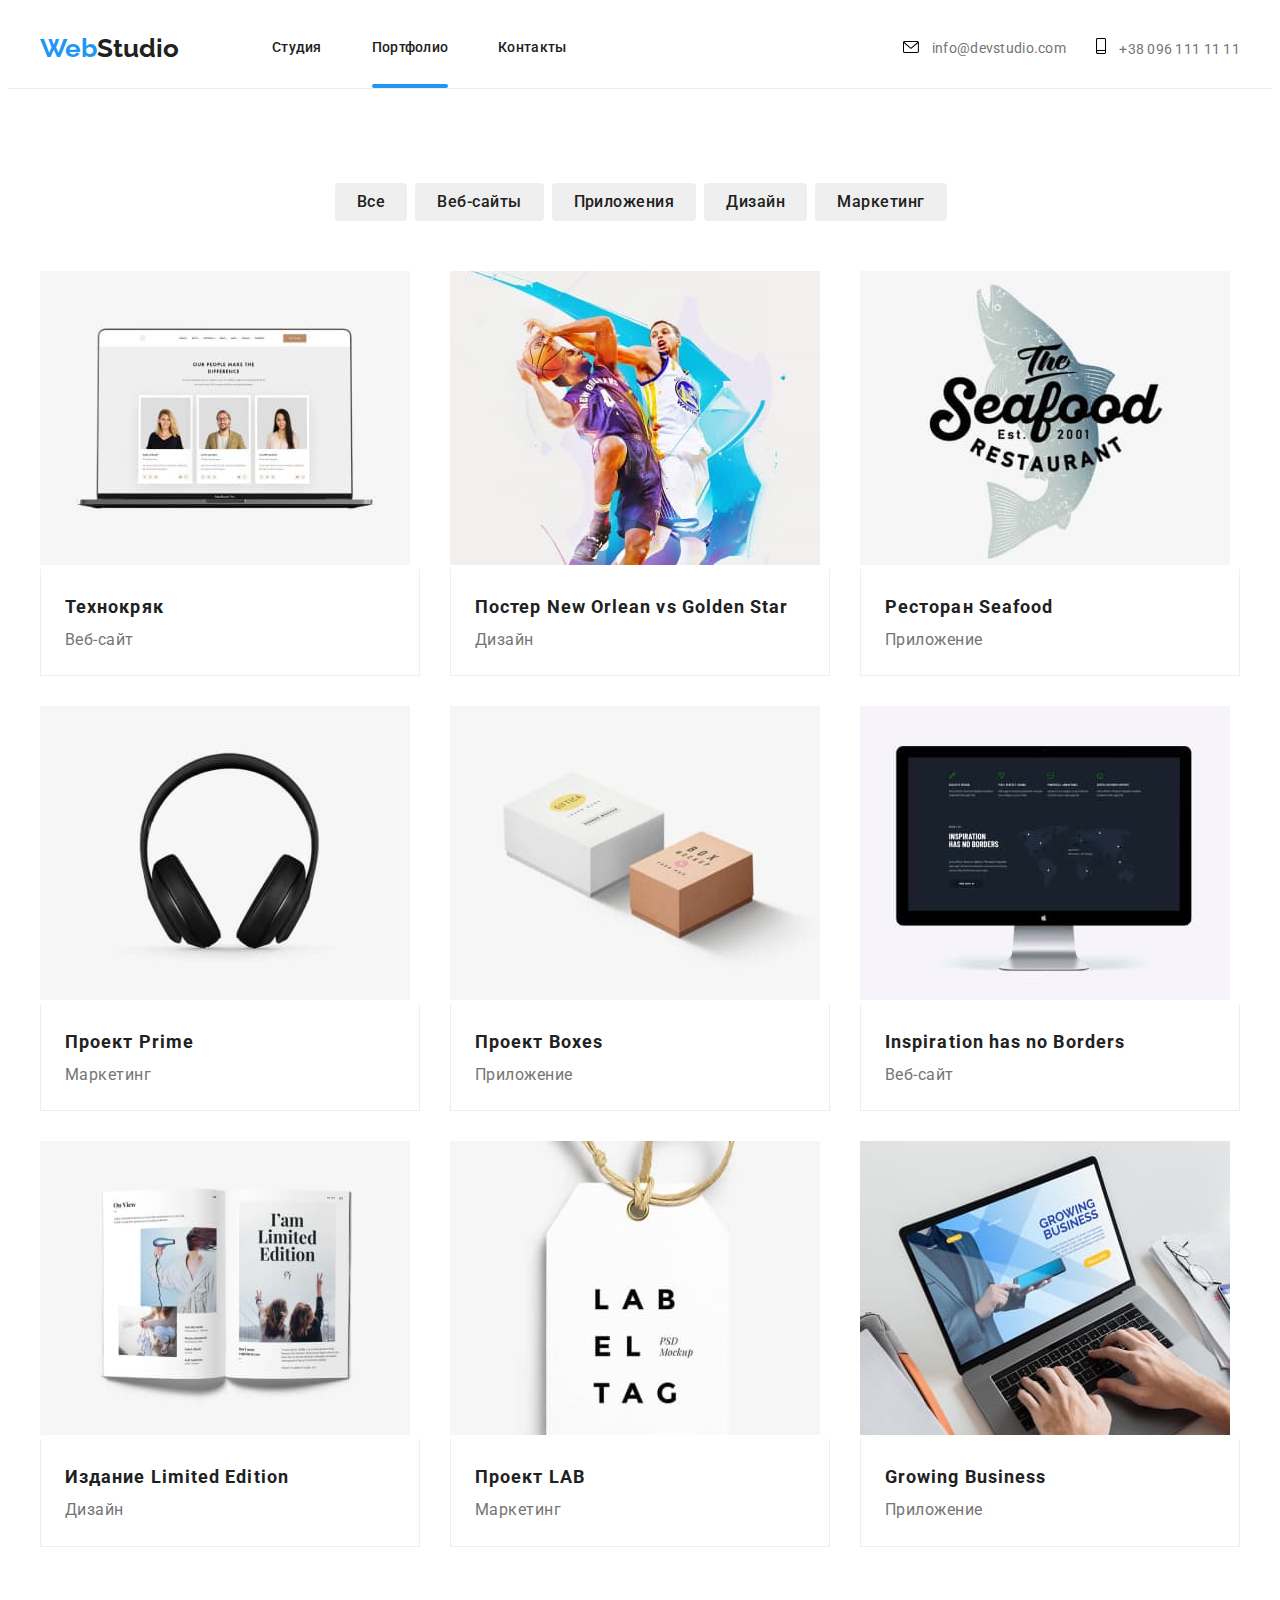
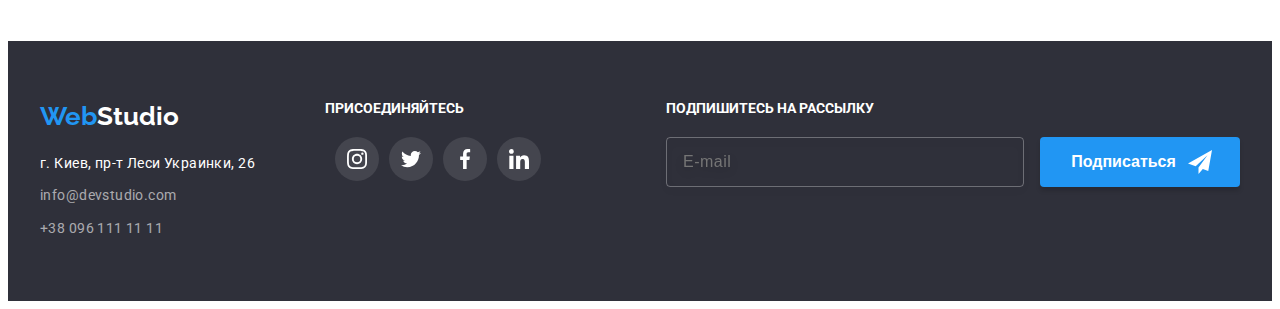
==== commit 16e53423: "Изменяет стили" ====
--- a/portfolio.html
+++ b/portfolio.html
@@ -8,6 +8,8 @@
     <link href="https://fonts.googleapis.com/css2?family=Raleway:wght@700&family=Roboto:wght@400;500;700;900&display=swap" rel="stylesheet">
     <link rel="stylesheet" href="https://cdnjs.cloudflare.com/ajax/libs/modern-normalize/1.1.0/modern-normalize.min.css" integrity="sha512-wpPYUAdjBVSE4KJnH1VR1HeZfpl1ub8YT/NKx4PuQ5NmX2tKuGu6U/JRp5y+Y8XG2tV+wKQpNHVUX03MfMFn9Q==" crossorigin="anonymous" referrerpolicy="no-referrer" />
     <link rel="stylesheet" href="./css/styles.css" />
+    <link rel="stylesheet" href="./css/main.min.css" />
+
 
 </head>
 <body>
--- a/css/main.min.css
+++ b/css/main.min.css
@@ -0,0 +1 @@
+:root{--primary-text-color: #757575;--title-text-color: #212121;--accent-color: #2196f3;--primary-bg-color: #ffffff}body{color:var(--primary-text-color);background-color:var(--primary-bg-color);font-family:"Roboto",sans-serif;font-weight:400;letter-spacing:0,3em}p,h1,h2,h3,h4,h5,h6,ul,li{margin:0;padding-left:0}.img{display:block}.list{list-style:none}.container{width:1200px;padding-left:15px;padding-right:15px;margin:0 auto}.header{border-bottom:1px solid #ececec}.header .container{display:flex;align-items:center}.header__logo{margin-right:93px;color:var(--title-text-color);font-family:"Raleway",sans-serif;font-weight:700;font-size:26px;line-height:1.19;text-decoration:none}.header__logo span{color:var(--accent-color)}.site-nav{display:flex}.site-nav .site-nave__link{color:var(--title-text-color);font-weight:500;font-size:14px;line-height:1.14;letter-spacing:.02em;text-decoration:none}.site-nave__link:hover,.site-nave__link:focus{color:var(--accent-color)}.site-nav__item{margin-right:50px}.site-nave__link{color:var(--primary-text-color);text-decoration:none;font-weight:500;font-size:14px;line-height:1.14;letter-spacing:.02em}.site-nave__link:hover,.site-nave__link:focus{color:var(--accent-color)}.current:hover,.current:focus{color:var(--accent-color)}.header__contacts{margin-left:auto}.site-nave__link:not(:last-child){margin-right:50px}.site-nave__link{display:block;position:relative;padding-top:32px;padding-bottom:32px;transition-property:color,background-color,fill;transition-duration:250ms;transition-timing-function:cubic-bezier(0.4, 0, 0.2, 1)}.site-nave__link:hover,.site-nave__link:focus{fill:var(--accent-color)}.current:after{content:"";display:block;position:absolute;left:0;bottom:0px;width:100%;height:4px;border-radius:2px;background-color:var(--accent-color)}.contacts{display:flex}.site-contacts{display:flex;margin-left:auto}.site-contacts__item+.site-contacts__item{margin-left:30px}.site-contacts__link{font-weight:500px;font-size:14px;line-height:16px;letter-spacing:.02em;color:#757575;text-decoration:none;transition-property:color;transition-duration:250ms;transition-timing-function:cubic-bezier(0.4, 0, 0.2, 1)}.site-contacts__link:hover,.site-contacts__link:focus{color:var(--accent-color)}.site-contacts__mail{width:16px;height:12px;margin-right:10px;color:var(--primary-text-color)}.site-contacts__tel{width:10px;height:16px;margin-right:10px;color:var(--primary-text-color)}.site-contacts__item{transition-property:fill;transition-duration:250ms;transition-timing-function:cubic-bezier(0.4, 0, 0.2, 1)}.site-contacts__item:hover,.site-contacts__item:focus{fill:var(--accent-color)}.hero{padding-top:200px;padding-bottom:200px;max-width:1600px;height:600px;margin-left:auto;margin:0 auto;background-image:linear-gradient(rgba(47, 48, 58, 0.4), rgba(47, 48, 58, 0.4)),url(../images/Img\ font.jpg);background-repeat:no-repeat;background-position:center;background-size:cover}.hero--font{background-color:#2f303a}.container{display:block}.container__hero-title{margin-right:auto;margin-left:auto;color:var(--primary-bg-color);max-width:700px;font-style:normal;font-weight:900;font-size:44px;line-height:1.36;text-align:center;letter-spacing:.06em;text-transform:uppercase;padding-bottom:40px}.container__hero-btn{display:block;border-radius:4px;border:none;min-width:200px;height:50px;margin-right:auto;margin-left:auto;font-family:inherit;color:var(--primary-bg-color);background-color:var(--accent-color);font-weight:700;font-size:16px;line-height:1.89;align-items:center;text-align:center;letter-spacing:.06em;cursor:pointer}.benefits{padding-top:94px}.benefits-list{display:flex}.benefits-item{width:270px}.benefits-item:not(:last-child){margin-right:30px}.benefits-logo-list{display:flex;justify-content:center}.benefits-logo-item{width:270px;height:120px;border-radius:4px;display:flex;justify-content:center;align-items:center;background-color:#f5f4fa}.benefits-logo-item:not(:first-child){margin-left:30px}.benefits-title{margin-bottom:10px;margin-top:30px;font-weight:700;font-size:14px;line-height:1.14;letter-spacing:.03em;text-transform:uppercase;color:var(--title-text-color)}.benefits-text{font-weight:400;font-size:14px;line-height:1.71;letter-spacing:.03em;color:var(--primary-text-color)}.service-title,.team-title,.section-title{font-weight:700;font-size:36px;line-height:1.17;text-align:center;letter-spacing:.03em;color:var(--title-text-color)}.service-title{margin-bottom:50px}.service{padding-top:94px;padding-bottom:94px}.service-list{display:flex}.service-list .list{padding-bottom:94px}.img-item:not(:last-child){margin-right:30px}.service-font{position:relative}.service-text{position:absolute;bottom:0;width:100%;min-height:70px;padding-top:27px;padding-right:82px;padding-bottom:27px;padding-left:82px;font-weight:700;font-size:14px;line-height:1.14;text-align:center;letter-spacing:.03em;text-transform:uppercase;background:rgba(47,48,58,.8);color:var(--primary-bg-color)}.section-team{background-color:#f5f4fa;padding-top:94px;padding-bottom:94px}.section-title{margin-bottom:50px}.team-list{display:flex;list-style:none}.team-item:not(:last-child){margin-right:30px}.team-list .title{color:var(--title-text-color);font-weight:500;font-size:16px;line-height:1.19}.team-list .text{color:var(--primary-text-color);font-weight:400;font-size:16px;line-height:1.19;text-align:center;margin-bottom:30px}.title{text-align:center;padding-bottom:10px}.team-container{padding-top:30px;padding-bottom:30px;background-color:var(--primary-bg-color)}.team-soc-list{display:flex;justify-content:center}.team-soc-link{width:44px;height:44px;border-radius:50%;display:flex;justify-content:center;align-items:center;margin-left:10px;transition-property:background-color;transition-duration:250ms;transition-timing-function:cubic-bezier(0.4, 0, 0.2, 1)}.team-soc-icon{fill:#afb1b8}.team-soc-link:hover,.team-soc-link:focus{background-color:var(--accent-color)}.team-soc-link:hover .team-soc-icon,.team-soc-link:focus .team-soc-icon{fill:#fff}.shadow{box-shadow:0px 2px 1px 0px rgba(0,0,0,.2),0px 1px 1px 0px rgba(0,0,0,.14),0px 1px 3px 0px rgba(0,0,0,.12)}.clients{padding-top:94px;padding-bottom:94px}.clients-list{display:flex;margin-left:auto;justify-content:center}.clients-title{font-weight:700;font-size:36px;line-height:1.17;text-align:center;letter-spacing:.03em;color:var(--title-text-color);margin-bottom:50px}.clients-item{width:170px}.clients-item:not(:last-child){margin-right:30px}.clients-item{display:block;content:"";height:92px;border-radius:4px;border:1px solid #afb1b8;background-repeat:no-repeat;background-size:contain;background-position:center}.clients-link{fill:#afb1b8;display:flex;justify-content:center;align-items:center;width:100%;height:100%;transition-property:border,fill;transition-duration:250ms;transition-timing-function:cubic-bezier(0.4, 0, 0.2, 1)}.clients-item:hover,.clients-item:focus{border:1px solid #2196f3}.clients-link:hover,.clients-link:focus{fill:var(--accent-color)}.footer{padding-top:60px;padding-bottom:60px}.address-content__logo{color:var(--primary-bg-color);margin-bottom:20px;margin-right:93px;font-family:"Raleway",sans-serif;font-weight:700;font-size:26px;line-height:1.19;text-decoration:none}.address-content__logo span{color:var(--accent-color)}.footer--font{background-color:#2f303a}.address-content__link{color:rgba(255,255,255,.6);text-decoration:none;font-style:normal;font-weight:400;font-size:14px;line-height:1.71;letter-spacing:.03em;transition-property:color;transition-duration:250ms;transition-timing-function:cubic-bezier(0.4, 0, 0.2, 1)}.address-content__link :hover,.address-content__link :focus{color:var(--accent-color)}.address-content__text{color:var(--primary-bg-color);font-style:normal;font-weight:400;font-size:14px;line-height:1.71;letter-spacing:.03em;margin-top:20px}.address-content__item{margin-top:9px}.soc__join{color:#fff;font-family:Roboto;font-style:bold;font-size:14px;line-height:1.14;letter-spacing:3%;text-transform:uppercase;margin-bottom:20px}.footer .container{display:flex}.address-content{width:calc(25% - 15px)}.soc{flex-grow:1}.soc__link{width:44px;height:44px;border-radius:50%;display:flex;justify-content:center;align-items:center;margin-left:10px;background-color:rgba(255,255,255,.1);transition-property:background-color,fill;transition-duration:250ms;transition-timing-function:cubic-bezier(0.4, 0, 0.2, 1)}.soc__icon{fill:#fff}.soc__list{display:flex;align-items:center}.soc__link:hover,.soc__link:focus{background-color:var(--accent-color)}.soc__link:hover .soc__icon{fill:#fff}.subscribe__post{position:relative}.subscribe__join{color:#fff;font-family:Roboto;font-style:bold;font-size:14px;line-height:1.14;letter-spacing:3%;text-transform:uppercase;margin-bottom:20px}.footer-btn__btn{position:relative}.footer-btn__input{padding:15px 16px;width:358px;height:50px;border:1px solid rgba(255,255,255,.3);box-sizing:border-box;filter:drop-shadow(0px 4px 4px rgba(0, 0, 0, 0.15));border-radius:4px;outline:none;background-color:rgba(0,0,0,0);font-size:16px;align-items:center;letter-spacing:.03em;color:rgba(255,255,255,.6)}.footer-btn__sign{margin-left:12px;padding:10px 62px 10px 29px;width:200px;height:50px;font-weight:700;font-size:16px;line-height:1.9;background-color:var(--accent-color);color:var(--primary-bg-color);box-shadow:0px 4px 4px rgba(0,0,0,.15);border-radius:4px;border:none}.footer-btn__icon-send{position:absolute;top:50%;right:28px;transform:translateY(-50%);fill:#fff}.backdrop{position:fixed;top:0;left:0;width:100%;height:100%;background:rgba(0,0,0,.2);opacity:1;transition:opacity 250ms cubic-bezier(0.4, 0, 0.2, 1)}.backdrop.is-hidden{opacity:0;pointer-events:none}.backdrop.is-hidden .modal{transform:translate(-50%, -50%) scale(0.9)}.modal{position:absolute;padding:40px;top:50%;left:50%;min-height:581px;width:528px;box-shadow:0px 1px 3px rgba(0,0,0,.12),0px 1px 1px rgba(0,0,0,.14),0px 2px 1px rgba(0,0,0,.2);border-radius:4px;background-color:var(--primary-bg-color);transform:translate(-50%, -50%) scale(1) rotate(0);transition:opacity 250ms cubic-bezier(0.4, 0, 0.2, 1)}.btn-modal-close{position:absolute;top:8px;right:8px;width:30px;height:30px;border-radius:50%;background-color:#fff;border:1px solid rgba(0,0,0,.1);box-sizing:border-box;transition-property:fill;transition-duration:250ms;transition-timing-function:cubic-bezier(0.4, 0, 0.2, 1)}.modal-icon:hover{fill:var(--accent-color)}.modal-title{margin-bottom:12px;font-weight:700;font-size:20px;line-height:1.15;text-align:center;letter-spacing:.03em;color:var(--title-text-color)}.modal-input{width:100%;height:40px;border:1px solid rgba(33,33,33,.2);border-radius:4px;padding-left:42px;outline:none;transition-property:border-color,fill;transition-duration:250ms;transition-timing-function:cubic-bezier(0.4, 0, 0.2, 1)}.modal-input:focus{border-color:var(--accent-color)}.modal-input:focus+.modal-logo{fill:var(--accent-color)}.modal-field{position:relative;width:100%;margin-bottom:10px}.modal-input-wrap{position:relative}.modal-logo{position:absolute;top:50%;left:15px;transform:translateY(-50%)}.modal-label{display:block;margin-bottom:4px;font-size:12px;line-height:1.17;letter-spacing:.01em;color:var(--primary-text-color)}.modal-text{width:100%;height:120px;border:1px solid rgba(33,33,33,.2);border-radius:4px;padding:12px 16px;font-size:14px;line-height:1.14;letter-spacing:.01em;color:rgba(117,117,117,.5);resize:none}.modal-check{margin:20px auto 30px auto;width:400px;height:24px;font-size:14px;line-height:1.71;letter-spacing:.03em;color:var(--primary-text-color)}.check-text{margin-top:0;font-size:14px;line-height:1.71;letter-spacing:.03em;align-items:center;color:var(--primary-text-color);display:flex}.check-text::before{content:"";width:16px;height:15px;border:2px solid #000;box-shadow:0px 1px 3px rgba(0,0,0,.12),0px 1px 1px rgba(0,0,0,.14),0px 2px 1px rgba(0,0,0,.2);border-radius:4px;margin-right:8px}.modal-check:checked+.check-text::before{background-color:var(--accent-color);border:none;background-image:url(../images/Vectormodal.svg);background-repeat:no-repeat;background-position:center}.modal-link{color:var(--accent-color)}.submit-btn{display:block;width:200px;height:50px;margin-top:30px;margin-right:auto;margin-left:auto;padding:10px auto 10px auto;border:none;font-weight:700;font-size:16px;line-height:1.9;letter-spacing:.06em;color:var(--primary-bg-color);background-color:var(--accent-color);box-shadow:0px 4px 4px rgba(0,0,0,.15);border-radius:4px;transition-property:background-color;transition-duration:250ms;transition-timing-function:cubic-bezier(0.4, 0, 0.2, 1)}.submit-btn:hover,.submit-btn:focus{background-color:#188ce8}.visually-hidden{position:absolute;white-space:nowrap;width:1px;height:1px;overflow:hidden;border:0;padding:0;clip:rect(0 0 0 0);clip-path:inset(50%);margin:-1px}.projects{padding-top:94px;padding-bottom:94px}.button-list{display:flex;flex-wrap:nowrap;margin-right:auto;margin-left:auto;margin-bottom:50px}.projects-btn{padding:6px 22px 6px 22px;border-radius:4px;border:none;font-family:inherit;font-weight:500;font-size:16px;line-height:1.62;text-align:center;letter-spacing:.03em;color:var(--title-text-color);white-space:nowrap;transition-property:color,background-color;transition-duration:250ms;transition-timing-function:cubic-bezier(0.4, 0, 0.2, 1)}.btn-item:first-child{margin-left:auto;margin-right:8px;max-width:73px}.btn-item:ntn-child(2){max-width:128px}.btn-item:ntn-child(3){max-width:145px}.btn-item:ntn-child(4){max-width:103px}.btn-item:last-child{margin-right:auto;max-width:130px}.projects-btn:hover,.projects-btn:focus{color:var(--primary-bg-color);background-color:var(--accent-color)}.btn-item:not(:last-child){margin-right:8px}.projects-btn{flex-basis:calc((100% - 50px)/5)}.btn-item{transition-property:box-shadow;transition-duration:250ms;transition-timing-function:cubic-bezier(0.4, 0, 0.2, 1)}.btn-item:hover,.btn-item:focus{box-shadow:0px 2px 2px 0px rgba(0,0,0,.12),0px 1px 2px 0px rgba(0,0,0,.1)}.portfolio{padding:20px 24px 20px 24px;border-right:1px solid #eee;border-bottom:1px solid #eee;border-left:1px solid #eee}.portfolio-link{display:block;text-decoration:none;transition-property:box-shadow;transition-duration:250ms;transition-timing-function:cubic-bezier(0.4, 0, 0.2, 1)}.portfolio-link:hover,.portfolio-link:focus{box-shadow:1px 4px 6px 0px rgba(0,0,0,.16),0px 4px 4px 0px rgba(0,0,0,.06)}.container .projects-title{font-weight:700;font-size:18px;line-height:2;letter-spacing:.06em;color:var(--title-text-color)}.container .projects-text{font-weight:400;font-size:16px;line-height:1.89;letter-spacing:.03em;color:var(--primary-text-color)}.projects-list{display:flex;flex-wrap:wrap;margin-left:-30px;margin-bottom:-30px}.projects-items{flex-basis:calc((100% - 90px)/3);margin-left:30px;margin-bottom:30px}.projects-items:hover .submenu-text{transform:translateY(0%)}.submenu{position:relative;overflow:hidden}.submenu-text{position:absolute;top:0;width:100%;height:100%;padding-top:63px;padding-right:24px;padding-bottom:63px;padding-left:24px;font-weight:400;font-size:18px;line-height:1.6;letter-spacing:.03em;background-color:rgba(33,150,243,.9);color:var(--primary-bg-color);transform:translateY(100%);transition:transform 250ms cubic-bezier(0.4, 0, 0.2, 1)}/*# sourceMappingURL=main.min.css.map */